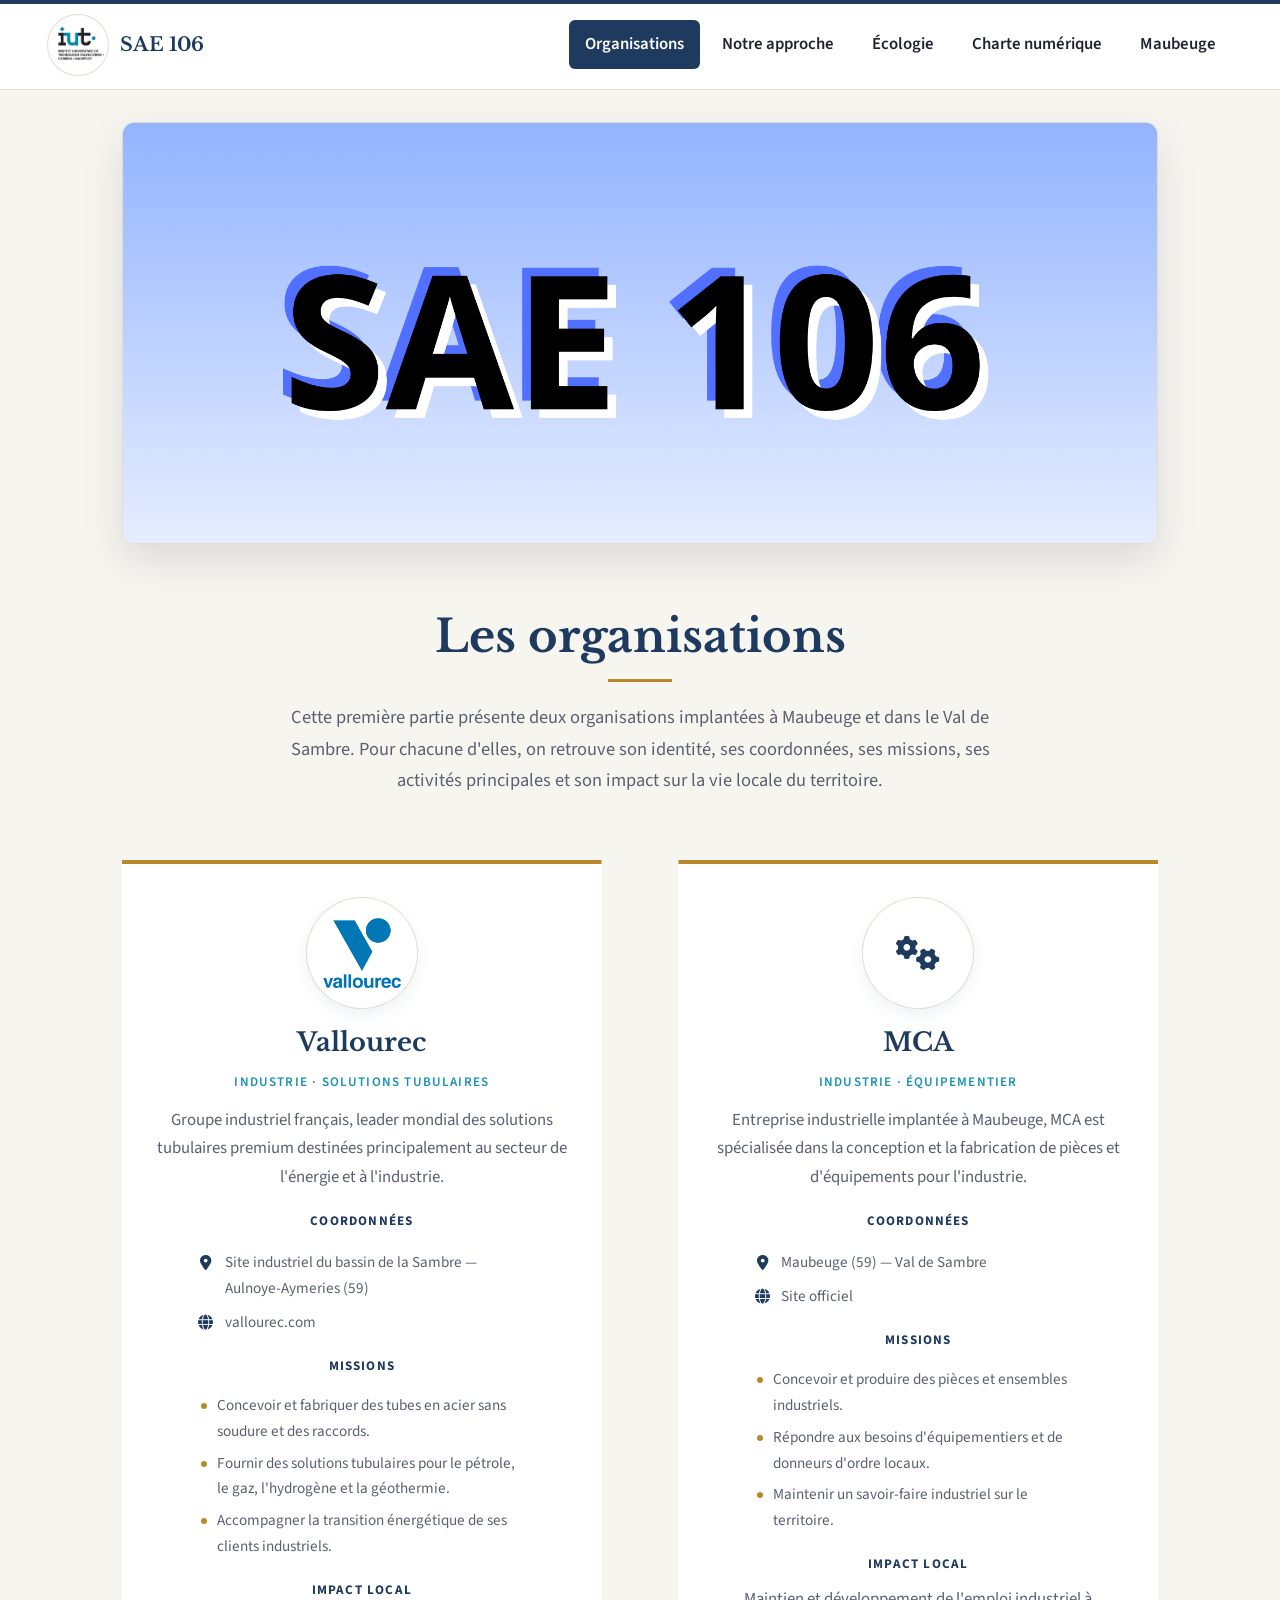
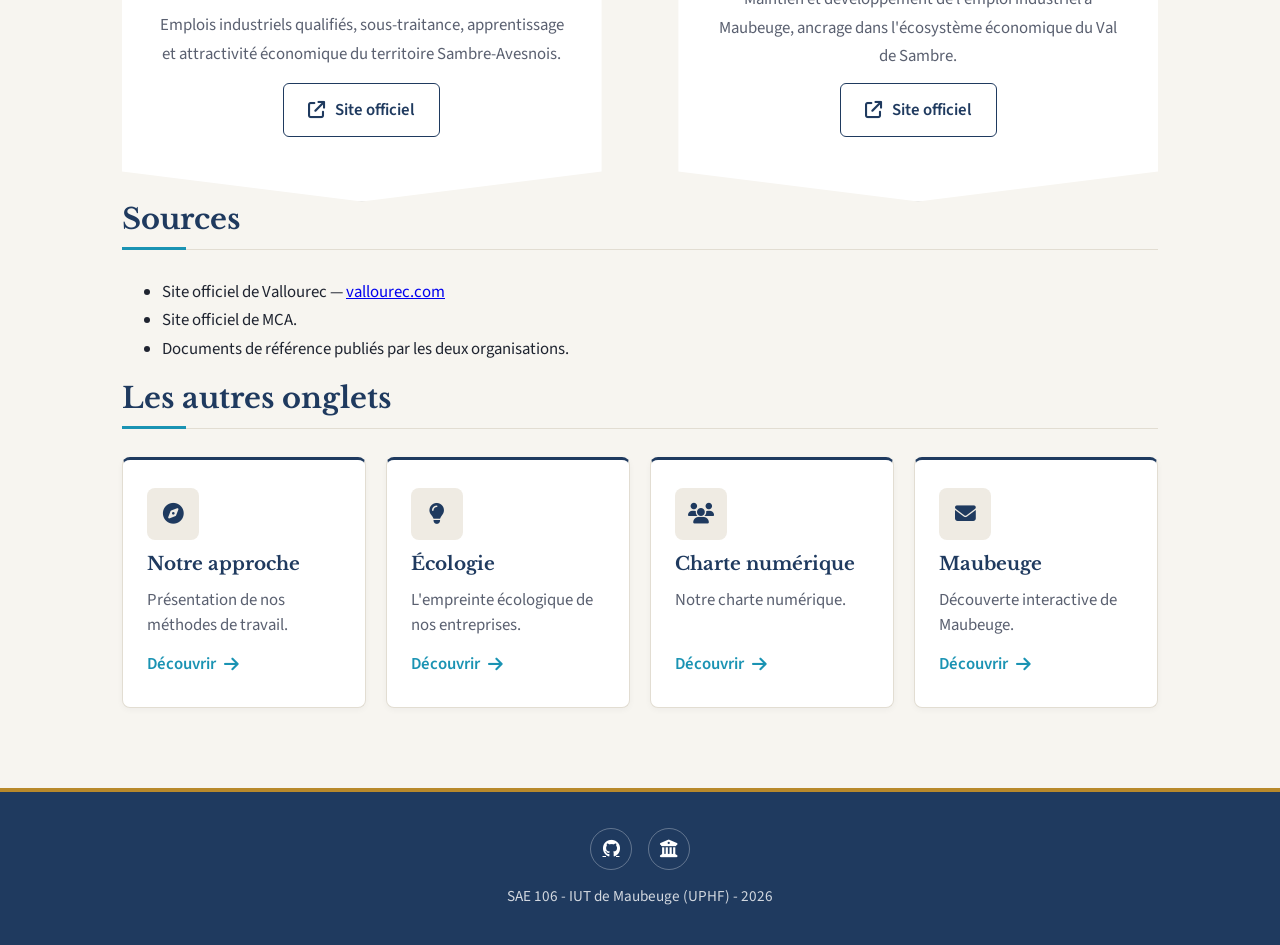
==== index.html @ 7561d884 "onglet 2" ====
<!DOCTYPE html>
<html lang="fr">

<head>
    <meta charset="UTF-8">
    <meta name="viewport" content="width=device-width, initial-scale=1.0">
    <meta name="description" content="Onglet 1 - Les organisations de Maubeuge et du Val de Sambre - SAE 106 IUT de Maubeuge (UPHF)">
    <link rel="icon" href="source/logo.png">
    <link rel="stylesheet" href="https://cdnjs.cloudflare.com/ajax/libs/font-awesome/6.5.1/css/all.min.css">
    <link href="css/style.css?v=4" rel="stylesheet">
    <link href="css/pages/index.css?v=3" rel="stylesheet">
    <title>Organisations - SAE 106 - IUT de Maubeuge</title>
    <script>document.documentElement.classList.add("js");</script>
    <script src="js/main.js?v=3" defer></script>
</head>

<body>
    <header>
        <a class="marque" href="index.html">
            <img class="logo" src="source/logo.png" alt="Logo de l'IUT de Maubeuge">
            <span>SAE 106</span>
        </a>
        <button class="burger" type="button" aria-label="Ouvrir le menu" aria-expanded="false" aria-controls="menu">
            <span></span>
            <span></span>
            <span></span>
        </button>
        <nav id="menu" aria-label="Menu principal">
            <ul>
                <li><a href="index.html" class="navi">Organisations</a></li>
                <li><a href="page/onglet1.html" class="navi">Notre approche</a></li>
                <li><a href="page/onglet2.html" class="navi">Écologie</a></li>
                <li><a href="page/onglet3.html" class="navi">Charte numérique</a></li>
                <li><a href="page/onglet4.html" class="navi">Maubeuge</a></li>
            </ul>
        </nav>
    </header>

    <main>
        <section class="hero">
            <img class="bandeau" src="source/saev2.png" alt="Bannière de la SAE 106">
        </section>

        <section class="intro apparition">
            <h1 class="titre-page">Les organisations</h1>
            <p class="onglet-intro">
                Cette première partie présente deux organisations implantées à Maubeuge et dans le Val de Sambre.
                Pour chacune d'elles, on retrouve son identité, ses coordonnées, ses missions, ses activités
                principales et son impact sur la vie locale du territoire.
            </p>
        </section>

        <section aria-label="Fiches des organisations">
            <div class="bandeaux-entreprises">

                <!-- ================= Vallourec ================= -->
                <article class="bandeau-entreprise apparition" style="--delai: 1">
                    <span class="bandeau-logo">
                        <i class="fa-solid fa-industry" aria-hidden="true"></i>
                        <img src="source/logo_Vallourec.png" alt="Logo de Vallourec" onerror="this.remove()">
                    </span>

                    <h2 class="bandeau-nom">Vallourec</h2>
                    <p class="bandeau-type">Industrie &middot; Solutions tubulaires</p>

                    <p class="bandeau-texte">
                        Groupe industriel français, leader mondial des solutions tubulaires premium destinées
                        principalement au secteur de l'énergie et à l'industrie.
                    </p>

                    <h3 class="bandeau-sous-titre">Coordonnées</h3>
                    <ul class="bandeau-infos">
                        <li>
                            <i class="fa-solid fa-location-dot" aria-hidden="true"></i>
                            <span>Site industriel du bassin de la Sambre &mdash; Aulnoye-Aymeries (59)</span>
                        </li>
                        <li>
                            <i class="fa-solid fa-globe" aria-hidden="true"></i>
                            <span><a href="https://www.vallourec.com" target="_blank" rel="noopener">vallourec.com</a></span>
                        </li>
                    </ul>

                    <h3 class="bandeau-sous-titre">Missions</h3>
                    <ul class="bandeau-liste">
                        <li>Concevoir et fabriquer des tubes en acier sans soudure et des raccords.</li>
                        <li>Fournir des solutions tubulaires pour le pétrole, le gaz, l'hydrogène et la géothermie.</li>
                        <li>Accompagner la transition énergétique de ses clients industriels.</li>
                    </ul>

                    <h3 class="bandeau-sous-titre">Impact local</h3>
                    <p class="bandeau-texte">
                        Emplois industriels qualifiés, sous-traitance, apprentissage et attractivité
                        économique du territoire Sambre-Avesnois.
                    </p>

                    <a class="bouton bouton-secondaire" href="https://www.vallourec.com" target="_blank" rel="noopener">
                        <i class="fa-solid fa-arrow-up-right-from-square" aria-hidden="true"></i>
                        Site officiel
                    </a>
                </article>

                <!-- ===================== MCA ===================== -->
                <article class="bandeau-entreprise apparition" style="--delai: 2">
                    <span class="bandeau-logo">
                        <i class="fa-solid fa-gears" aria-hidden="true"></i>
                        <img src="source/logo_MCA.png" alt="Logo de MCA" onerror="this.remove()">
                    </span>

                    <h2 class="bandeau-nom">MCA</h2>
                    <p class="bandeau-type">Industrie &middot; Équipementier</p>

                    <p class="bandeau-texte">
                        Entreprise industrielle implantée à Maubeuge, MCA est spécialisée dans la conception
                        et la fabrication de pièces et d'équipements pour l'industrie.
                    </p>

                    <h3 class="bandeau-sous-titre">Coordonnées</h3>
                    <ul class="bandeau-infos">
                        <li>
                            <i class="fa-solid fa-location-dot" aria-hidden="true"></i>
                            <span>Maubeuge (59) &mdash; Val de Sambre</span>
                        </li>
                        <li>
                            <i class="fa-solid fa-globe" aria-hidden="true"></i>
                            <span><a href="#" target="_blank" rel="noopener">Site officiel</a></span>
                        </li>
                    </ul>

                    <h3 class="bandeau-sous-titre">Missions</h3>
                    <ul class="bandeau-liste">
                        <li>Concevoir et produire des pièces et ensembles industriels.</li>
                        <li>Répondre aux besoins d'équipementiers et de donneurs d'ordre locaux.</li>
                        <li>Maintenir un savoir-faire industriel sur le territoire.</li>
                    </ul>

                    <h3 class="bandeau-sous-titre">Impact local</h3>
                    <p class="bandeau-texte">
                        Maintien et développement de l'emploi industriel à Maubeuge, ancrage dans
                        l'écosystème économique du Val de Sambre.
                    </p>

                    <a class="bouton bouton-secondaire" href="#" target="_blank" rel="noopener">
                        <i class="fa-solid fa-arrow-up-right-from-square" aria-hidden="true"></i>
                        Site officiel
                    </a>
                </article>

            </div>
        </section>

        <section class="sources apparition" aria-labelledby="titre-sources">
            <h2 id="titre-sources" class="section-titre">Sources</h2>
            <ul>
                <li>Site officiel de Vallourec &mdash; <a href="https://www.vallourec.com" target="_blank" rel="noopener">vallourec.com</a></li>
                <li>Site officiel de MCA.</li>
                <li>Documents de référence publiés par les deux organisations.</li>
            </ul>
        </section>

        <section aria-labelledby="titre-onglets">
            <h2 id="titre-onglets" class="section-titre apparition">Les autres onglets</h2>
            <div class="grille-cartes">
                <a class="carte apparition" style="--delai: 1" href="page/onglet1.html">
                    <span class="carte-icone"><i class="fa-solid fa-compass" aria-hidden="true"></i></span>
                    <h3>Notre approche</h3>
                    <p>Présentation de nos méthodes de travail.</p>
                    <span class="carte-lien">Découvrir <i class="fa-solid fa-arrow-right" aria-hidden="true"></i></span>
                </a>
                <a class="carte apparition" style="--delai: 2" href="page/onglet2.html">
                    <span class="carte-icone"><i class="fa-solid fa-lightbulb" aria-hidden="true"></i></span>
                    <h3>Écologie</h3>
                    <p>L'empreinte écologique de nos entreprises.</p>
                    <span class="carte-lien">Découvrir <i class="fa-solid fa-arrow-right" aria-hidden="true"></i></span>
                </a>
                <a class="carte apparition" style="--delai: 3" href="page/onglet3.html">
                    <span class="carte-icone"><i class="fa-solid fa-users" aria-hidden="true"></i></span>
                    <h3>Charte numérique</h3>
                    <p>Notre charte numérique.</p>
                    <span class="carte-lien">Découvrir <i class="fa-solid fa-arrow-right" aria-hidden="true"></i></span>
                </a>
                <a class="carte apparition" style="--delai: 4" href="page/onglet4.html">
                    <span class="carte-icone"><i class="fa-solid fa-envelope" aria-hidden="true"></i></span>
                    <h3>Maubeuge</h3>
                    <p>Découverte interactive de Maubeuge.</p>
                    <span class="carte-lien">Découvrir <i class="fa-solid fa-arrow-right" aria-hidden="true"></i></span>
                </a>
            </div>
        </section>
    </main>

    <footer>
        <div class="liens-footer">
            <a href="https://github.com/JulesLFL/sae106" aria-label="Dépôt GitHub du projet">
                <i class="fa-brands fa-github" aria-hidden="true"></i>
            </a>
            <a href="https://www.uphf.fr" aria-label="Site de l'UPHF">
                <i class="fa-solid fa-building-columns" aria-hidden="true"></i>
            </a>
        </div>
        <p>SAE 106 - IUT de Maubeuge (UPHF) - <span id="annee">2026</span></p>
    </footer>
</body>

</html>
---- css/style.css ----
@import url("https://fonts.googleapis.com/css2?family=Libre+Baskerville:ital,wght@0,400;0,700;1,400&family=Source+Sans+3:wght@400;600;700&display=swap");
@import url("components/animations.css?v=3");
@import url("components/header.css?v=3");
@import url("components/footer.css?v=3");
@import url("components/cartes.css?v=3");
@import url("components/fil-ariane.css?v=3");
@import url("components/entreprises.css?v=3");
:root{
    --header-height: 90px;

    --fond: #f7f5f0;
    --surface: #ffffff;
    --surface-2: #efebe3;
    --texte: #1f2430;
    --texte-doux: #5a6070;
    --bordure: #e2ddd2;

    --primaire: #1f3a5f;
    --primaire-fonce: #152a45;
    --accent: #1a93b3;
    --or: #b8892b;

    --police-titre: "Libre Baskerville", Georgia, "Times New Roman", serif;
    --police-texte: "Source Sans 3", "Segoe UI", Arial, sans-serif;
}

*,
*::before,
*::after{
    box-sizing: border-box;
}

html{
    scroll-behavior: smooth;
    scroll-padding-top: var(--header-height);
}

body{
    margin: 0;
    padding-top: var(--header-height);
    min-height: 100vh;
    display: flex;
    flex-direction: column;
    font-family: var(--police-texte);
    font-size: 1.05rem;
    line-height: 1.7;
    color: var(--texte);
    background-color: var(--fond);
}

main{
    flex: 1;
    width: 100%;
    max-width: 1100px;
    margin: 0 auto;
    padding: 32px clamp(16px, 4vw, 32px) 0;
}

h1,
h2,
h3{
    font-family: var(--police-titre);
    font-weight: 700;
    line-height: 1.3;
    color: var(--primaire);
}

.titre-page{
    position: relative;
    padding-bottom: 16px;
}

.titre-page::after{
    content: "";
    position: absolute;
    left: 50%;
    bottom: 0;
    width: 64px;
    height: 3px;
    background-color: var(--or);
    transform: translateX(-50%);
}

.section-titre{
    position: relative;
    margin: 0 0 28px;
    padding-bottom: 10px;
    font-size: clamp(1.4rem, 3vw, 1.8rem);
    border-bottom: 1px solid var(--bordure);
}

.section-titre::after{
    content: "";
    position: absolute;
    left: 0;
    bottom: -1px;
    width: 64px;
    height: 3px;
    background-color: var(--accent);
}

.bouton{
    display: inline-flex;
    align-items: center;
    gap: 10px;
    padding: 12px 24px;
    border: 1px solid var(--primaire);
    border-radius: 6px;
    font: inherit;
    font-weight: 600;
    text-decoration: none;
    color: var(--surface);
    background-color: var(--primaire);
    cursor: pointer;
    transition: transform 0.25s, box-shadow 0.25s, background-color 0.25s, color 0.25s;
}

.bouton:hover{
    transform: translateY(-2px);
    background-color: var(--primaire-fonce);
    box-shadow: 0 8px 20px rgba(31, 58, 95, 0.2);
}

.bouton-secondaire{
    color: var(--primaire);
    background-color: transparent;
}

.bouton-secondaire:hover{
    color: var(--surface);
    background-color: var(--primaire);
}

a:focus-visible,
button:focus-visible{
    outline: 2px solid var(--accent);
    outline-offset: 3px;
}

::selection{
    color: var(--surface);
    background-color: var(--primaire);
}

.banniere-pointe{
    background-color: #eee8e7;
    color: white;
    padding: 40px 15px 20px 15px;
    font-weight: bold;
    text-align: center;
    display: flex;
    clip-path: polygon(0 0,100% 0, 100% calc(100% - 20px),50% 100%,0 calc(100% - 20px));
    
    margin: 0 auto;

    width: 200px;
    height: 500px;
    align-items: center;
    justify-content: center;
    padding-bottom: 20px;
    box-sizing:border-box;
}

.cercle{
    display: flex;
    justify-content: center;
    align-items: center;
    width: 150px;
    height: 150px;
    padding: 20px;
    box-sizing: border-box;
    border-radius: 50%;
    background-color: white;
    box-shadow: 0 0 0 1px #ccc;
    transition: transform 0.4s;
    margin: 0 auto;
}

img.logo2{
    display: block;
    max-width: 100%;
    max-height: 100%;
    object-fit: contain;
}

@media (max-width: 768px){
    :root{
        --header-height: 72px;
    }
}
---- css/pages/index.css ----
.hero{
    overflow: hidden;
    border-radius: 12px;
    border: 1px solid var(--bordure);
    box-shadow: 0 16px 40px rgba(31, 36, 48, 0.12);
    animation: fondu-haut 0.8s ease both;
}

img.bandeau{
    display: block;
    width: 100%;
    height: clamp(200px, 40vw, 420px);
    object-fit: cover;
    transition: transform 6s ease;
}

.hero:hover img.bandeau{
    transform: scale(1.03);
}

.intro{
    max-width: 720px;
    margin: 64px auto;
    text-align: center;
}

.intro h1{
    margin: 0 0 20px;
    font-size: clamp(1.8rem, 4.5vw, 2.8rem);
}

.intro p{
    margin: 0 0 28px;
    font-size: 1.15rem;
    color: var(--texte-doux);
}

.actions{
    display: flex;
    flex-wrap: wrap;
    justify-content: center;
    gap: 12px;
}
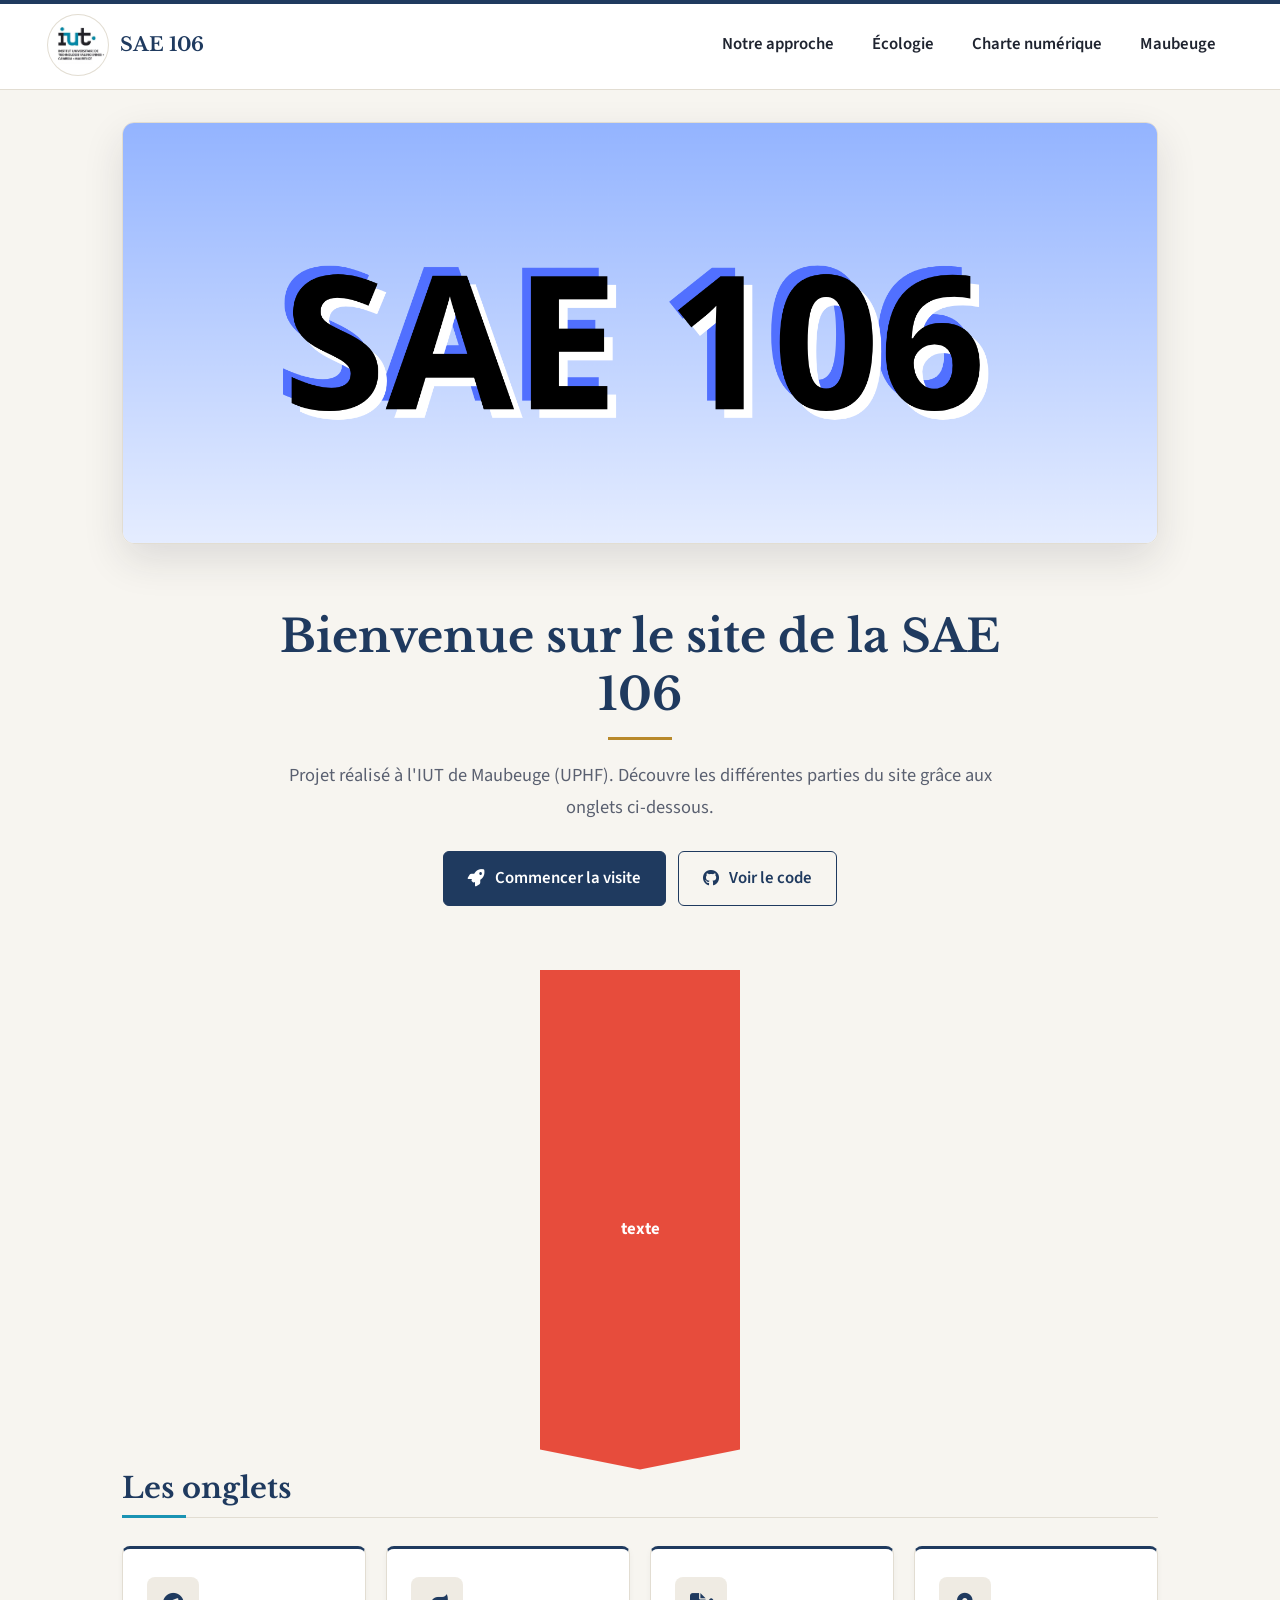
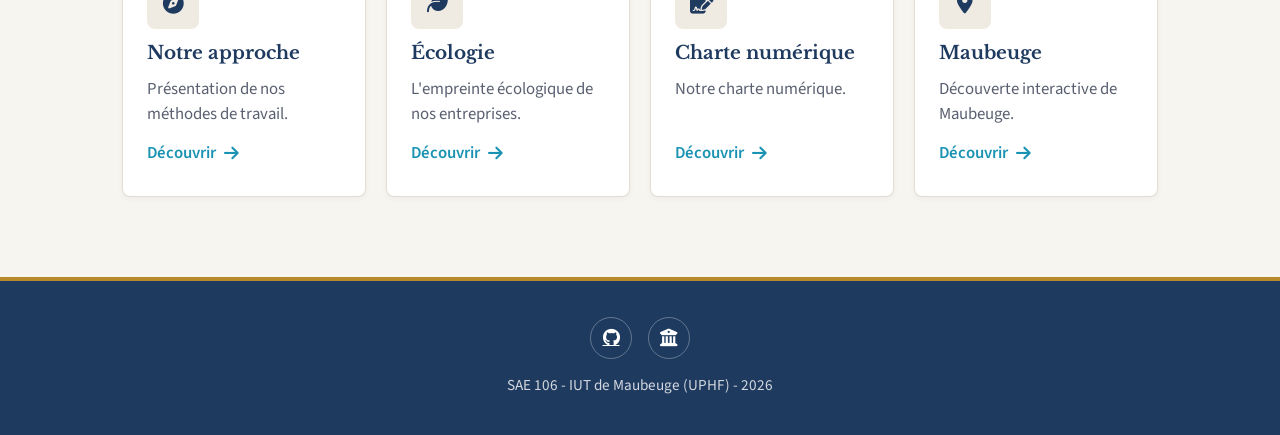
==== commit 9d20a557: "Update meta descriptions and version numbers; add charte.css for new content structure" ====
--- a/index.html
+++ b/index.html
@@ -4,14 +4,14 @@
 <head>
     <meta charset="UTF-8">
     <meta name="viewport" content="width=device-width, initial-scale=1.0">
-    <meta name="description" content="Onglet 1 - Les organisations de Maubeuge et du Val de Sambre - SAE 106 IUT de Maubeuge (UPHF)">
+    <meta name="description" content="Site de la SAE 106 de l'IUT de Maubeuge (UPHF)">
     <link rel="icon" href="source/logo.png">
     <link rel="stylesheet" href="https://cdnjs.cloudflare.com/ajax/libs/font-awesome/6.5.1/css/all.min.css">
     <link href="css/style.css?v=4" rel="stylesheet">
-    <link href="css/pages/index.css?v=3" rel="stylesheet">
-    <title>Organisations - SAE 106 - IUT de Maubeuge</title>
+    <link href="css/pages/index.css?v=4" rel="stylesheet">
+    <title>SAE 106 - IUT de Maubeuge</title>
     <script>document.documentElement.classList.add("js");</script>
-    <script src="js/main.js?v=3" defer></script>
+    <script src="js/main.js?v=4" defer></script>
 </head>
 
 <body>
@@ -27,7 +27,6 @@
         </button>
         <nav id="menu" aria-label="Menu principal">
             <ul>
-                <li><a href="index.html" class="navi">Organisations</a></li>
                 <li><a href="page/onglet1.html" class="navi">Notre approche</a></li>
                 <li><a href="page/onglet2.html" class="navi">Écologie</a></li>
                 <li><a href="page/onglet3.html" class="navi">Charte numérique</a></li>
@@ -42,123 +41,28 @@
         </section>
 
         <section class="intro apparition">
-            <h1 class="titre-page">Les organisations</h1>
-            <p class="onglet-intro">
-                Cette première partie présente deux organisations implantées à Maubeuge et dans le Val de Sambre.
-                Pour chacune d'elles, on retrouve son identité, ses coordonnées, ses missions, ses activités
-                principales et son impact sur la vie locale du territoire.
-            </p>
-        </section>
-
-        <section aria-label="Fiches des organisations">
-            <div class="bandeaux-entreprises">
-
-                <!-- ================= Vallourec ================= -->
-                <article class="bandeau-entreprise apparition" style="--delai: 1">
-                    <span class="bandeau-logo">
-                        <i class="fa-solid fa-industry" aria-hidden="true"></i>
-                        <img src="source/logo_Vallourec.png" alt="Logo de Vallourec" onerror="this.remove()">
-                    </span>
-
-                    <h2 class="bandeau-nom">Vallourec</h2>
-                    <p class="bandeau-type">Industrie &middot; Solutions tubulaires</p>
-
-                    <p class="bandeau-texte">
-                        Groupe industriel français, leader mondial des solutions tubulaires premium destinées
-                        principalement au secteur de l'énergie et à l'industrie.
-                    </p>
-
-                    <h3 class="bandeau-sous-titre">Coordonnées</h3>
-                    <ul class="bandeau-infos">
-                        <li>
-                            <i class="fa-solid fa-location-dot" aria-hidden="true"></i>
-                            <span>Site industriel du bassin de la Sambre &mdash; Aulnoye-Aymeries (59)</span>
-                        </li>
-                        <li>
-                            <i class="fa-solid fa-globe" aria-hidden="true"></i>
-                            <span><a href="https://www.vallourec.com" target="_blank" rel="noopener">vallourec.com</a></span>
-                        </li>
-                    </ul>
-
-                    <h3 class="bandeau-sous-titre">Missions</h3>
-                    <ul class="bandeau-liste">
-                        <li>Concevoir et fabriquer des tubes en acier sans soudure et des raccords.</li>
-                        <li>Fournir des solutions tubulaires pour le pétrole, le gaz, l'hydrogène et la géothermie.</li>
-                        <li>Accompagner la transition énergétique de ses clients industriels.</li>
-                    </ul>
-
-                    <h3 class="bandeau-sous-titre">Impact local</h3>
-                    <p class="bandeau-texte">
-                        Emplois industriels qualifiés, sous-traitance, apprentissage et attractivité
-                        économique du territoire Sambre-Avesnois.
-                    </p>
-
-                    <a class="bouton bouton-secondaire" href="https://www.vallourec.com" target="_blank" rel="noopener">
-                        <i class="fa-solid fa-arrow-up-right-from-square" aria-hidden="true"></i>
-                        Site officiel
-                    </a>
-                </article>
-
-                <!-- ===================== MCA ===================== -->
-                <article class="bandeau-entreprise apparition" style="--delai: 2">
-                    <span class="bandeau-logo">
-                        <i class="fa-solid fa-gears" aria-hidden="true"></i>
-                        <img src="source/logo_MCA.png" alt="Logo de MCA" onerror="this.remove()">
-                    </span>
-
-                    <h2 class="bandeau-nom">MCA</h2>
-                    <p class="bandeau-type">Industrie &middot; Équipementier</p>
-
-                    <p class="bandeau-texte">
-                        Entreprise industrielle implantée à Maubeuge, MCA est spécialisée dans la conception
-                        et la fabrication de pièces et d'équipements pour l'industrie.
-                    </p>
-
-                    <h3 class="bandeau-sous-titre">Coordonnées</h3>
-                    <ul class="bandeau-infos">
-                        <li>
-                            <i class="fa-solid fa-location-dot" aria-hidden="true"></i>
-                            <span>Maubeuge (59) &mdash; Val de Sambre</span>
-                        </li>
-                        <li>
-                            <i class="fa-solid fa-globe" aria-hidden="true"></i>
-                            <span><a href="#" target="_blank" rel="noopener">Site officiel</a></span>
-                        </li>
-                    </ul>
-
-                    <h3 class="bandeau-sous-titre">Missions</h3>
-                    <ul class="bandeau-liste">
-                        <li>Concevoir et produire des pièces et ensembles industriels.</li>
-                        <li>Répondre aux besoins d'équipementiers et de donneurs d'ordre locaux.</li>
-                        <li>Maintenir un savoir-faire industriel sur le territoire.</li>
-                    </ul>
-
-                    <h3 class="bandeau-sous-titre">Impact local</h3>
-                    <p class="bandeau-texte">
-                        Maintien et développement de l'emploi industriel à Maubeuge, ancrage dans
-                        l'écosystème économique du Val de Sambre.
-                    </p>
-
-                    <a class="bouton bouton-secondaire" href="#" target="_blank" rel="noopener">
-                        <i class="fa-solid fa-arrow-up-right-from-square" aria-hidden="true"></i>
-                        Site officiel
-                    </a>
-                </article>
-
+            <h1 class="titre-page">Bienvenue sur le site de la SAE 106</h1>
+            <p>Projet réalisé à l'IUT de Maubeuge (UPHF). Découvre les différentes parties du site grâce aux onglets ci-dessous.</p>
+            <div class="actions">
+                <a class="bouton" href="page/onglet1.html">
+                    <i class="fa-solid fa-rocket" aria-hidden="true"></i>
+                    Commencer la visite
+                </a>
+                <a class="bouton bouton-secondaire" href="https://github.com/JulesLFL/sae106">
+                    <i class="fa-brands fa-github" aria-hidden="true"></i>
+                    Voir le code
+                </a>
             </div>
         </section>
 
-        <section class="sources apparition" aria-labelledby="titre-sources">
-            <h2 id="titre-sources" class="section-titre">Sources</h2>
-            <ul>
-                <li>Site officiel de Vallourec &mdash; <a href="https://www.vallourec.com" target="_blank" rel="noopener">vallourec.com</a></li>
-                <li>Site officiel de MCA.</li>
-                <li>Documents de référence publiés par les deux organisations.</li>
-            </ul>
+        <section>
+            <div class="banniere-pointe">
+                <p>texte</p>
+            </div>
         </section>
 
         <section aria-labelledby="titre-onglets">
-            <h2 id="titre-onglets" class="section-titre apparition">Les autres onglets</h2>
+            <h2 id="titre-onglets" class="section-titre apparition">Les onglets</h2>
             <div class="grille-cartes">
                 <a class="carte apparition" style="--delai: 1" href="page/onglet1.html">
                     <span class="carte-icone"><i class="fa-solid fa-compass" aria-hidden="true"></i></span>
@@ -167,19 +71,19 @@
                     <span class="carte-lien">Découvrir <i class="fa-solid fa-arrow-right" aria-hidden="true"></i></span>
                 </a>
                 <a class="carte apparition" style="--delai: 2" href="page/onglet2.html">
-                    <span class="carte-icone"><i class="fa-solid fa-lightbulb" aria-hidden="true"></i></span>
+                    <span class="carte-icone"><i class="fa-solid fa-leaf" aria-hidden="true"></i></span>
                     <h3>Écologie</h3>
                     <p>L'empreinte écologique de nos entreprises.</p>
                     <span class="carte-lien">Découvrir <i class="fa-solid fa-arrow-right" aria-hidden="true"></i></span>
                 </a>
                 <a class="carte apparition" style="--delai: 3" href="page/onglet3.html">
-                    <span class="carte-icone"><i class="fa-solid fa-users" aria-hidden="true"></i></span>
+                    <span class="carte-icone"><i class="fa-solid fa-file-signature" aria-hidden="true"></i></span>
                     <h3>Charte numérique</h3>
                     <p>Notre charte numérique.</p>
                     <span class="carte-lien">Découvrir <i class="fa-solid fa-arrow-right" aria-hidden="true"></i></span>
                 </a>
                 <a class="carte apparition" style="--delai: 4" href="page/onglet4.html">
-                    <span class="carte-icone"><i class="fa-solid fa-envelope" aria-hidden="true"></i></span>
+                    <span class="carte-icone"><i class="fa-solid fa-location-dot" aria-hidden="true"></i></span>
                     <h3>Maubeuge</h3>
                     <p>Découverte interactive de Maubeuge.</p>
                     <span class="carte-lien">Découvrir <i class="fa-solid fa-arrow-right" aria-hidden="true"></i></span>
@@ -201,4 +105,4 @@
     </footer>
 </body>
 
-</html>+</html>
--- a/css/style.css
+++ b/css/style.css
@@ -1,10 +1,10 @@
 @import url("https://fonts.googleapis.com/css2?family=Libre+Baskerville:ital,wght@0,400;0,700;1,400&family=Source+Sans+3:wght@400;600;700&display=swap");
-@import url("components/animations.css?v=3");
-@import url("components/header.css?v=3");
-@import url("components/footer.css?v=3");
-@import url("components/cartes.css?v=3");
-@import url("components/fil-ariane.css?v=3");
-@import url("components/entreprises.css?v=3");
+@import url("components/animations.css?v=4");
+@import url("components/header.css?v=4");
+@import url("components/footer.css?v=4");
+@import url("components/cartes.css?v=4");
+@import url("components/fil-ariane.css?v=4");
+
 :root{
     --header-height: 90px;
 
@@ -142,47 +142,6 @@
     background-color: var(--primaire);
 }
 
-.banniere-pointe{
-    background-color: #eee8e7;
-    color: white;
-    padding: 40px 15px 20px 15px;
-    font-weight: bold;
-    text-align: center;
-    display: flex;
-    clip-path: polygon(0 0,100% 0, 100% calc(100% - 20px),50% 100%,0 calc(100% - 20px));
-    
-    margin: 0 auto;
-
-    width: 200px;
-    height: 500px;
-    align-items: center;
-    justify-content: center;
-    padding-bottom: 20px;
-    box-sizing:border-box;
-}
-
-.cercle{
-    display: flex;
-    justify-content: center;
-    align-items: center;
-    width: 150px;
-    height: 150px;
-    padding: 20px;
-    box-sizing: border-box;
-    border-radius: 50%;
-    background-color: white;
-    box-shadow: 0 0 0 1px #ccc;
-    transition: transform 0.4s;
-    margin: 0 auto;
-}
-
-img.logo2{
-    display: block;
-    max-width: 100%;
-    max-height: 100%;
-    object-fit: contain;
-}
-
 @media (max-width: 768px){
     :root{
         --header-height: 72px;
--- a/css/pages/index.css
+++ b/css/pages/index.css
@@ -41,3 +41,18 @@
     justify-content: center;
     gap: 12px;
 }
+
+.banniere-pointe{
+    display: flex;
+    align-items: center;
+    justify-content: center;
+    width: 200px;
+    height: 500px;
+    margin: 0 auto;
+    padding: 40px 15px 20px;
+    font-weight: 700;
+    text-align: center;
+    color: white;
+    background-color: #e74c3c;
+    clip-path: polygon(0 0, 100% 0, 100% calc(100% - 20px), 50% 100%, 0 calc(100% - 20px));
+}
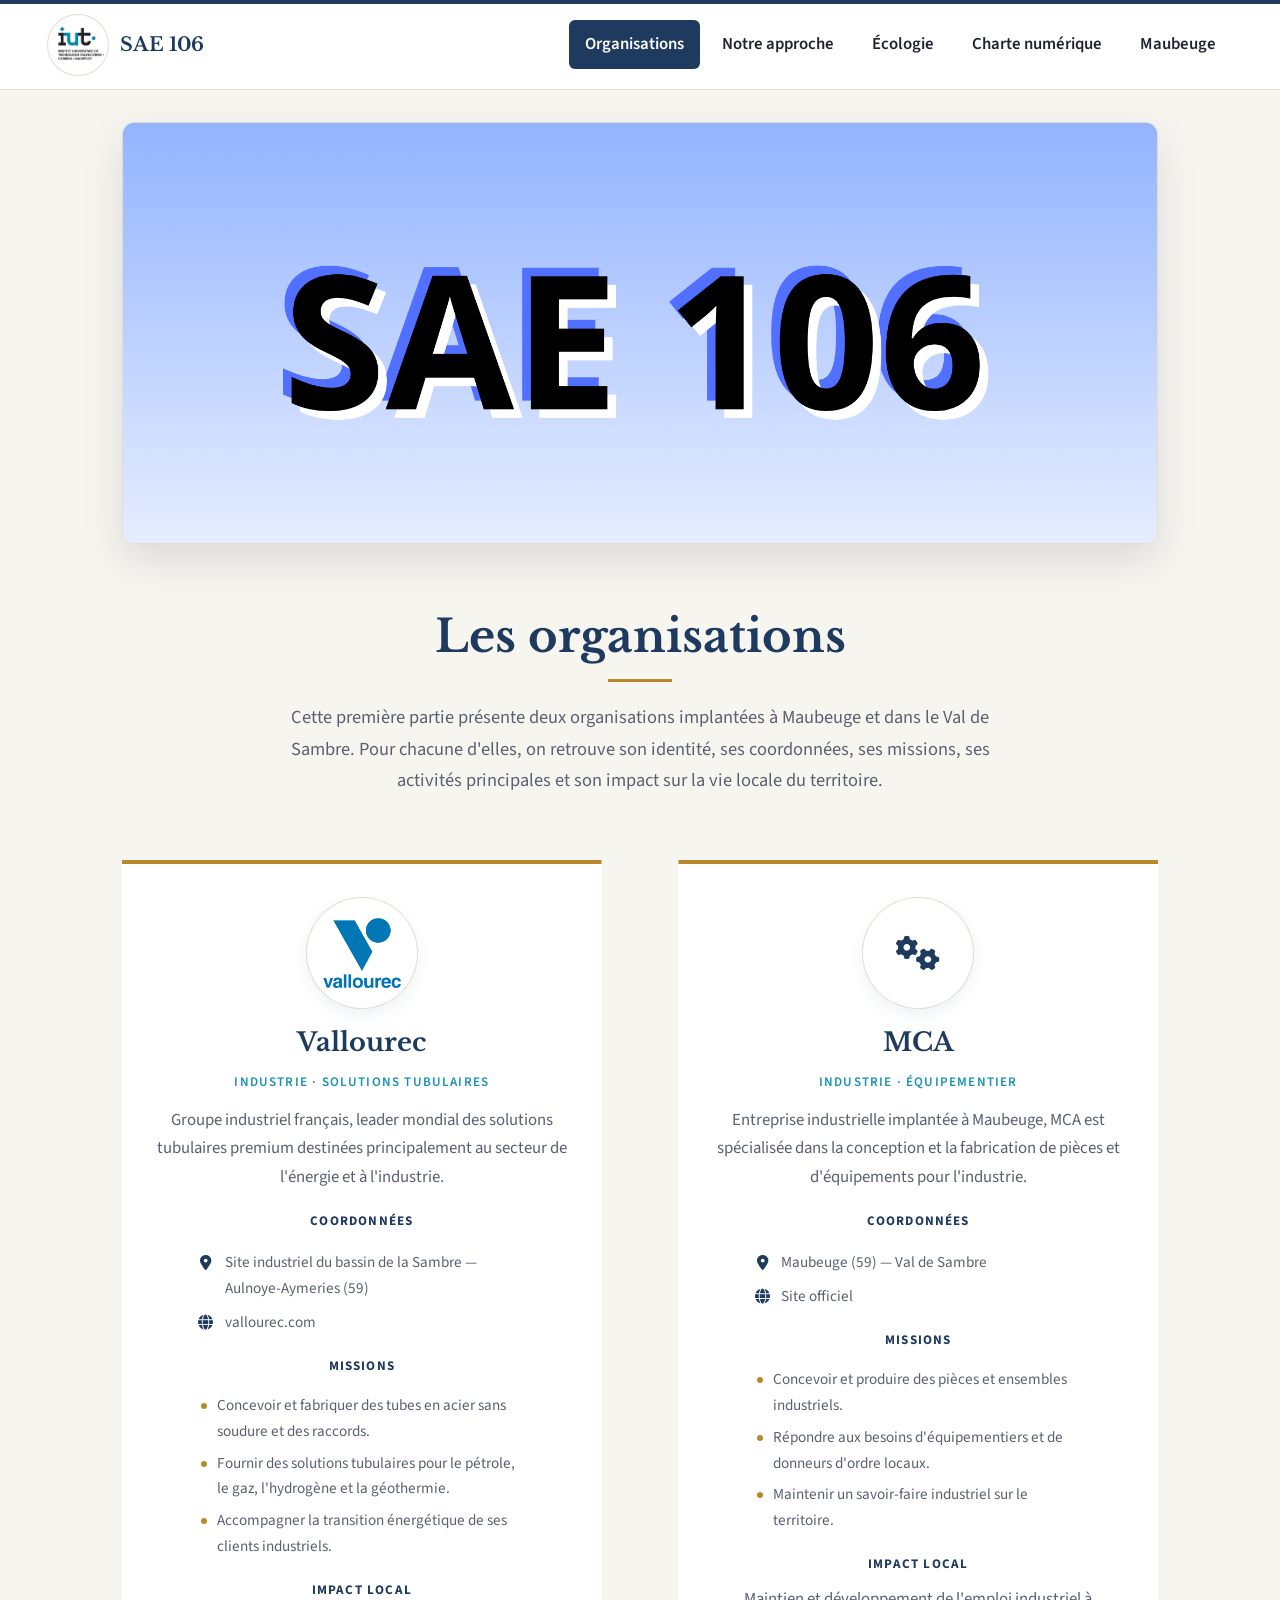
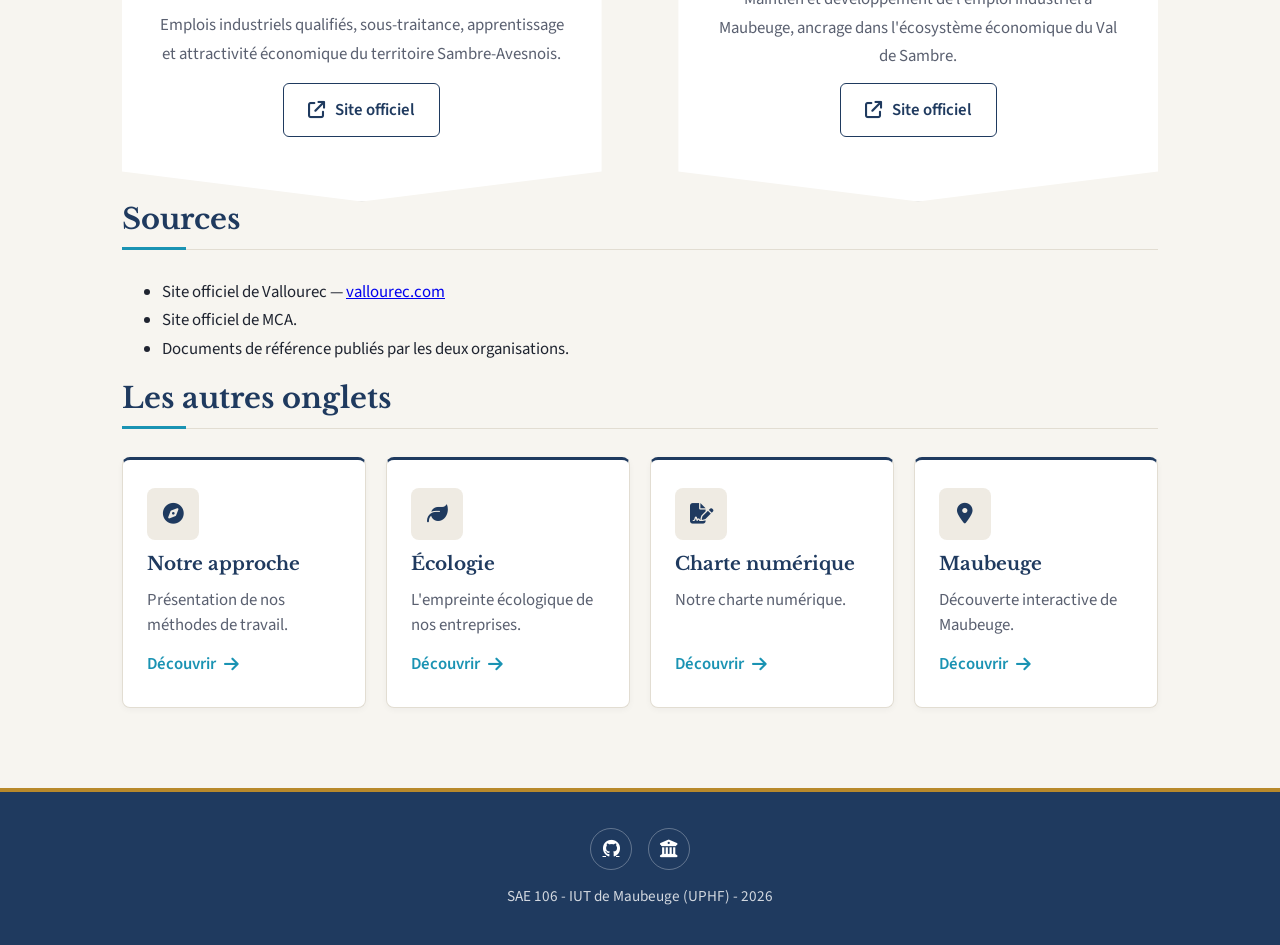
==== commit 4649c24c: "Merge branch 'main' of https://github.com/JulesLFL/sae106 Co-Authored-By: Claude Opus 5.5 <noreply@a" ====
--- a/index.html
+++ b/index.html
@@ -4,12 +4,12 @@
 <head>
     <meta charset="UTF-8">
     <meta name="viewport" content="width=device-width, initial-scale=1.0">
-    <meta name="description" content="Site de la SAE 106 de l'IUT de Maubeuge (UPHF)">
+    <meta name="description" content="Onglet 1 - Les organisations de Maubeuge et du Val de Sambre - SAE 106 IUT de Maubeuge (UPHF)">
     <link rel="icon" href="source/logo.png">
     <link rel="stylesheet" href="https://cdnjs.cloudflare.com/ajax/libs/font-awesome/6.5.1/css/all.min.css">
     <link href="css/style.css?v=4" rel="stylesheet">
     <link href="css/pages/index.css?v=4" rel="stylesheet">
-    <title>SAE 106 - IUT de Maubeuge</title>
+    <title>Organisations - SAE 106 - IUT de Maubeuge</title>
     <script>document.documentElement.classList.add("js");</script>
     <script src="js/main.js?v=4" defer></script>
 </head>
@@ -27,6 +27,7 @@
         </button>
         <nav id="menu" aria-label="Menu principal">
             <ul>
+                <li><a href="index.html" class="navi">Organisations</a></li>
                 <li><a href="page/onglet1.html" class="navi">Notre approche</a></li>
                 <li><a href="page/onglet2.html" class="navi">Écologie</a></li>
                 <li><a href="page/onglet3.html" class="navi">Charte numérique</a></li>
@@ -41,28 +42,123 @@
         </section>
 
         <section class="intro apparition">
-            <h1 class="titre-page">Bienvenue sur le site de la SAE 106</h1>
-            <p>Projet réalisé à l'IUT de Maubeuge (UPHF). Découvre les différentes parties du site grâce aux onglets ci-dessous.</p>
-            <div class="actions">
-                <a class="bouton" href="page/onglet1.html">
-                    <i class="fa-solid fa-rocket" aria-hidden="true"></i>
-                    Commencer la visite
-                </a>
-                <a class="bouton bouton-secondaire" href="https://github.com/JulesLFL/sae106">
-                    <i class="fa-brands fa-github" aria-hidden="true"></i>
-                    Voir le code
-                </a>
+            <h1 class="titre-page">Les organisations</h1>
+            <p class="onglet-intro">
+                Cette première partie présente deux organisations implantées à Maubeuge et dans le Val de Sambre.
+                Pour chacune d'elles, on retrouve son identité, ses coordonnées, ses missions, ses activités
+                principales et son impact sur la vie locale du territoire.
+            </p>
+        </section>
+
+        <section aria-label="Fiches des organisations">
+            <div class="bandeaux-entreprises">
+
+                <!-- ================= Vallourec ================= -->
+                <article class="bandeau-entreprise apparition" style="--delai: 1">
+                    <span class="bandeau-logo">
+                        <i class="fa-solid fa-industry" aria-hidden="true"></i>
+                        <img src="source/logo_Vallourec.png" alt="Logo de Vallourec" onerror="this.remove()">
+                    </span>
+
+                    <h2 class="bandeau-nom">Vallourec</h2>
+                    <p class="bandeau-type">Industrie &middot; Solutions tubulaires</p>
+
+                    <p class="bandeau-texte">
+                        Groupe industriel français, leader mondial des solutions tubulaires premium destinées
+                        principalement au secteur de l'énergie et à l'industrie.
+                    </p>
+
+                    <h3 class="bandeau-sous-titre">Coordonnées</h3>
+                    <ul class="bandeau-infos">
+                        <li>
+                            <i class="fa-solid fa-location-dot" aria-hidden="true"></i>
+                            <span>Site industriel du bassin de la Sambre &mdash; Aulnoye-Aymeries (59)</span>
+                        </li>
+                        <li>
+                            <i class="fa-solid fa-globe" aria-hidden="true"></i>
+                            <span><a href="https://www.vallourec.com" target="_blank" rel="noopener">vallourec.com</a></span>
+                        </li>
+                    </ul>
+
+                    <h3 class="bandeau-sous-titre">Missions</h3>
+                    <ul class="bandeau-liste">
+                        <li>Concevoir et fabriquer des tubes en acier sans soudure et des raccords.</li>
+                        <li>Fournir des solutions tubulaires pour le pétrole, le gaz, l'hydrogène et la géothermie.</li>
+                        <li>Accompagner la transition énergétique de ses clients industriels.</li>
+                    </ul>
+
+                    <h3 class="bandeau-sous-titre">Impact local</h3>
+                    <p class="bandeau-texte">
+                        Emplois industriels qualifiés, sous-traitance, apprentissage et attractivité
+                        économique du territoire Sambre-Avesnois.
+                    </p>
+
+                    <a class="bouton bouton-secondaire" href="https://www.vallourec.com" target="_blank" rel="noopener">
+                        <i class="fa-solid fa-arrow-up-right-from-square" aria-hidden="true"></i>
+                        Site officiel
+                    </a>
+                </article>
+
+                <!-- ===================== MCA ===================== -->
+                <article class="bandeau-entreprise apparition" style="--delai: 2">
+                    <span class="bandeau-logo">
+                        <i class="fa-solid fa-gears" aria-hidden="true"></i>
+                        <img src="source/logo_MCA.png" alt="Logo de MCA" onerror="this.remove()">
+                    </span>
+
+                    <h2 class="bandeau-nom">MCA</h2>
+                    <p class="bandeau-type">Industrie &middot; Équipementier</p>
+
+                    <p class="bandeau-texte">
+                        Entreprise industrielle implantée à Maubeuge, MCA est spécialisée dans la conception
+                        et la fabrication de pièces et d'équipements pour l'industrie.
+                    </p>
+
+                    <h3 class="bandeau-sous-titre">Coordonnées</h3>
+                    <ul class="bandeau-infos">
+                        <li>
+                            <i class="fa-solid fa-location-dot" aria-hidden="true"></i>
+                            <span>Maubeuge (59) &mdash; Val de Sambre</span>
+                        </li>
+                        <li>
+                            <i class="fa-solid fa-globe" aria-hidden="true"></i>
+                            <span><a href="#" target="_blank" rel="noopener">Site officiel</a></span>
+                        </li>
+                    </ul>
+
+                    <h3 class="bandeau-sous-titre">Missions</h3>
+                    <ul class="bandeau-liste">
+                        <li>Concevoir et produire des pièces et ensembles industriels.</li>
+                        <li>Répondre aux besoins d'équipementiers et de donneurs d'ordre locaux.</li>
+                        <li>Maintenir un savoir-faire industriel sur le territoire.</li>
+                    </ul>
+
+                    <h3 class="bandeau-sous-titre">Impact local</h3>
+                    <p class="bandeau-texte">
+                        Maintien et développement de l'emploi industriel à Maubeuge, ancrage dans
+                        l'écosystème économique du Val de Sambre.
+                    </p>
+
+                    <a class="bouton bouton-secondaire" href="#" target="_blank" rel="noopener">
+                        <i class="fa-solid fa-arrow-up-right-from-square" aria-hidden="true"></i>
+                        Site officiel
+                    </a>
+                </article>
+
             </div>
         </section>
 
-        <section>
-            <div class="banniere-pointe">
-                <p>texte</p>
-            </div>
+        <section class="sources apparition" aria-labelledby="titre-sources">
+            <h2 id="titre-sources" class="section-titre">Sources</h2>
+            <ul>
+                <li>Site officiel de Vallourec &mdash; <a href="https://www.vallourec.com" target="_blank" rel="noopener">vallourec.com</a></li>
+                <li>Site officiel de MCA.</li>
+                <li>Documents de référence publiés par les deux organisations.</li>
+            </ul>
         </section>
 
         <section aria-labelledby="titre-onglets">
-            <h2 id="titre-onglets" class="section-titre apparition">Les onglets</h2>
+            <h2 id="titre-onglets" class="section-titre apparition">Les autres onglets</h2>
             <div class="grille-cartes">
                 <a class="carte apparition" style="--delai: 1" href="page/onglet1.html">
                     <span class="carte-icone"><i class="fa-solid fa-compass" aria-hidden="true"></i></span>
@@ -105,4 +201,4 @@
     </footer>
 </body>
 
-</html>
+</html>
--- a/css/style.css
+++ b/css/style.css
@@ -4,6 +4,7 @@
 @import url("components/footer.css?v=4");
 @import url("components/cartes.css?v=4");
 @import url("components/fil-ariane.css?v=4");
+@import url("components/entreprises.css?v=4");
 
 :root{
     --header-height: 90px;
--- a/css/pages/index.css
+++ b/css/pages/index.css
@@ -53,6 +53,29 @@
     font-weight: 700;
     text-align: center;
     color: white;
-    background-color: #e74c3c;
+    background-color: #eee8e7;
+    box-sizing: border-box;
     clip-path: polygon(0 0, 100% 0, 100% calc(100% - 20px), 50% 100%, 0 calc(100% - 20px));
 }
+
+.cercle{
+    display: flex;
+    justify-content: center;
+    align-items: center;
+    width: 150px;
+    height: 150px;
+    padding: 20px;
+    box-sizing: border-box;
+    border-radius: 50%;
+    background-color: white;
+    box-shadow: 0 0 0 1px #ccc;
+    transition: transform 0.4s;
+    margin: 0 auto;
+}
+
+img.logo2{
+    display: block;
+    max-width: 100%;
+    max-height: 100%;
+    object-fit: contain;
+}
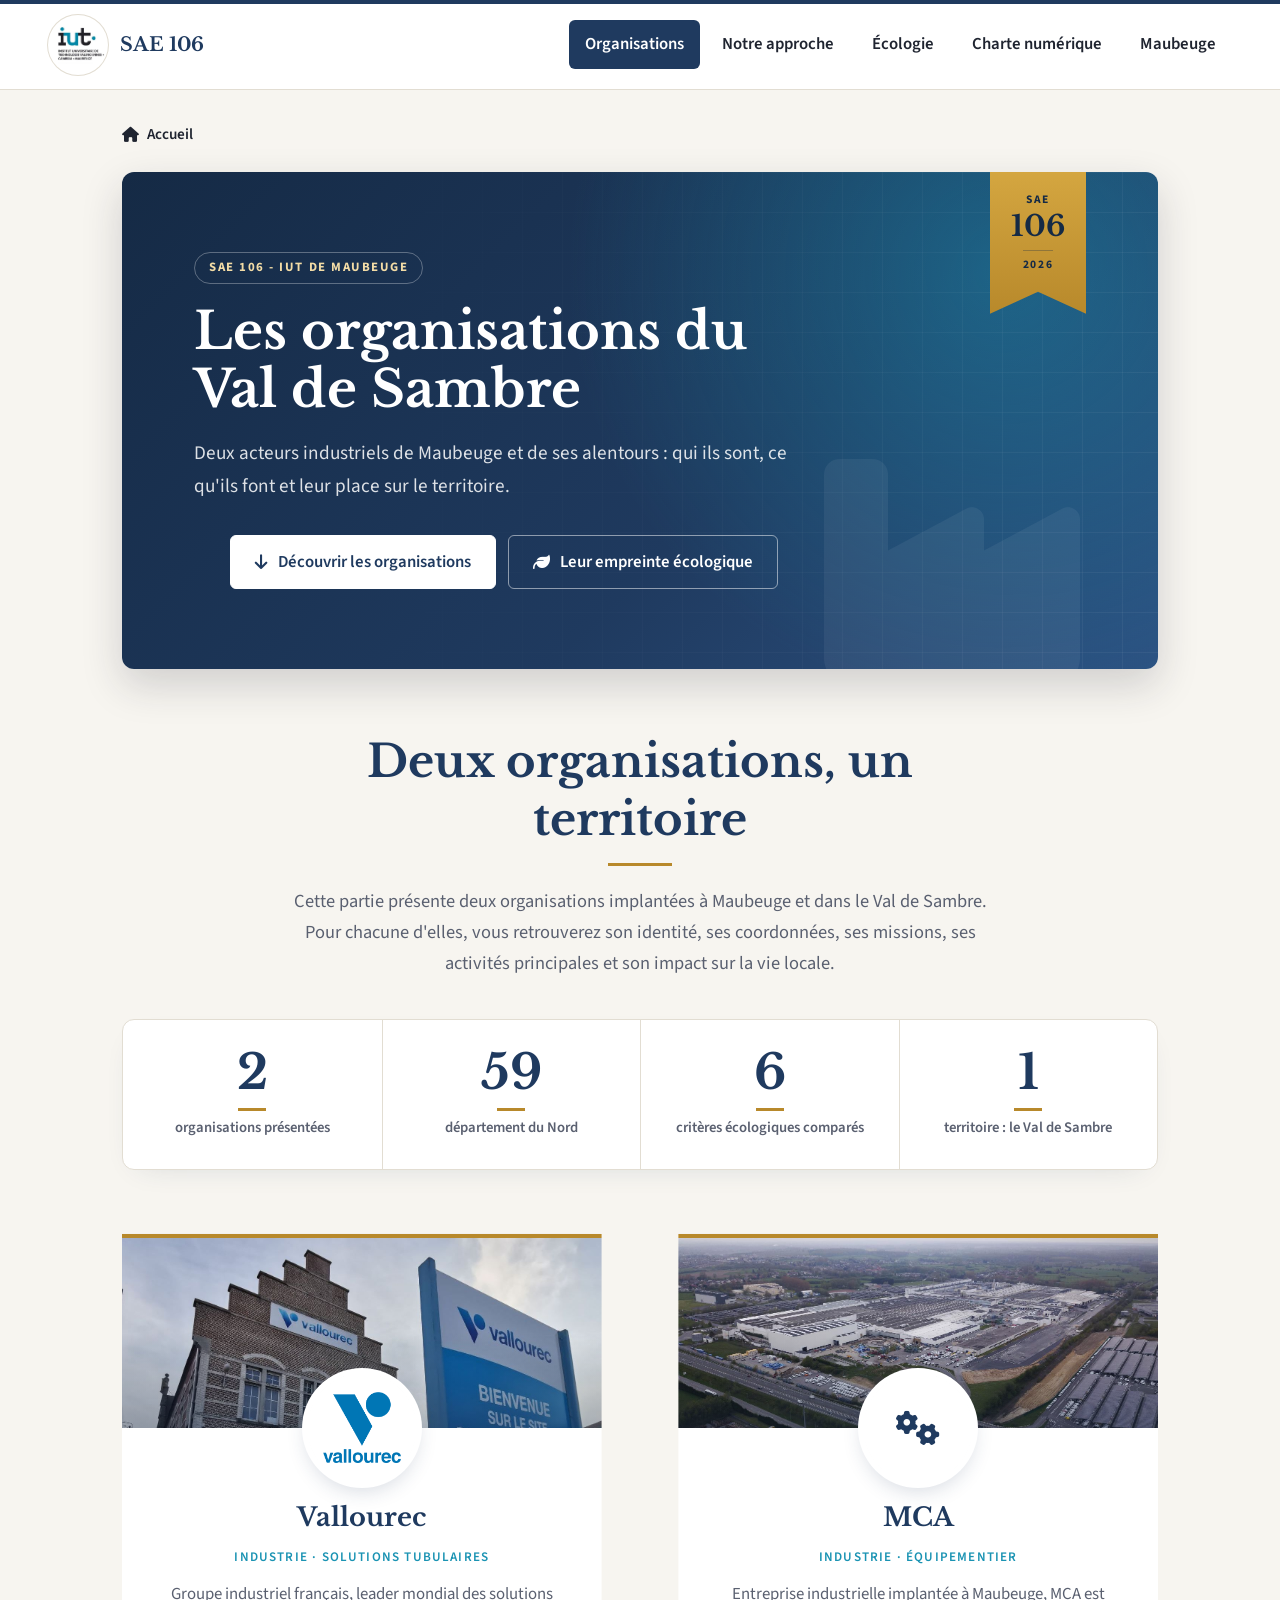
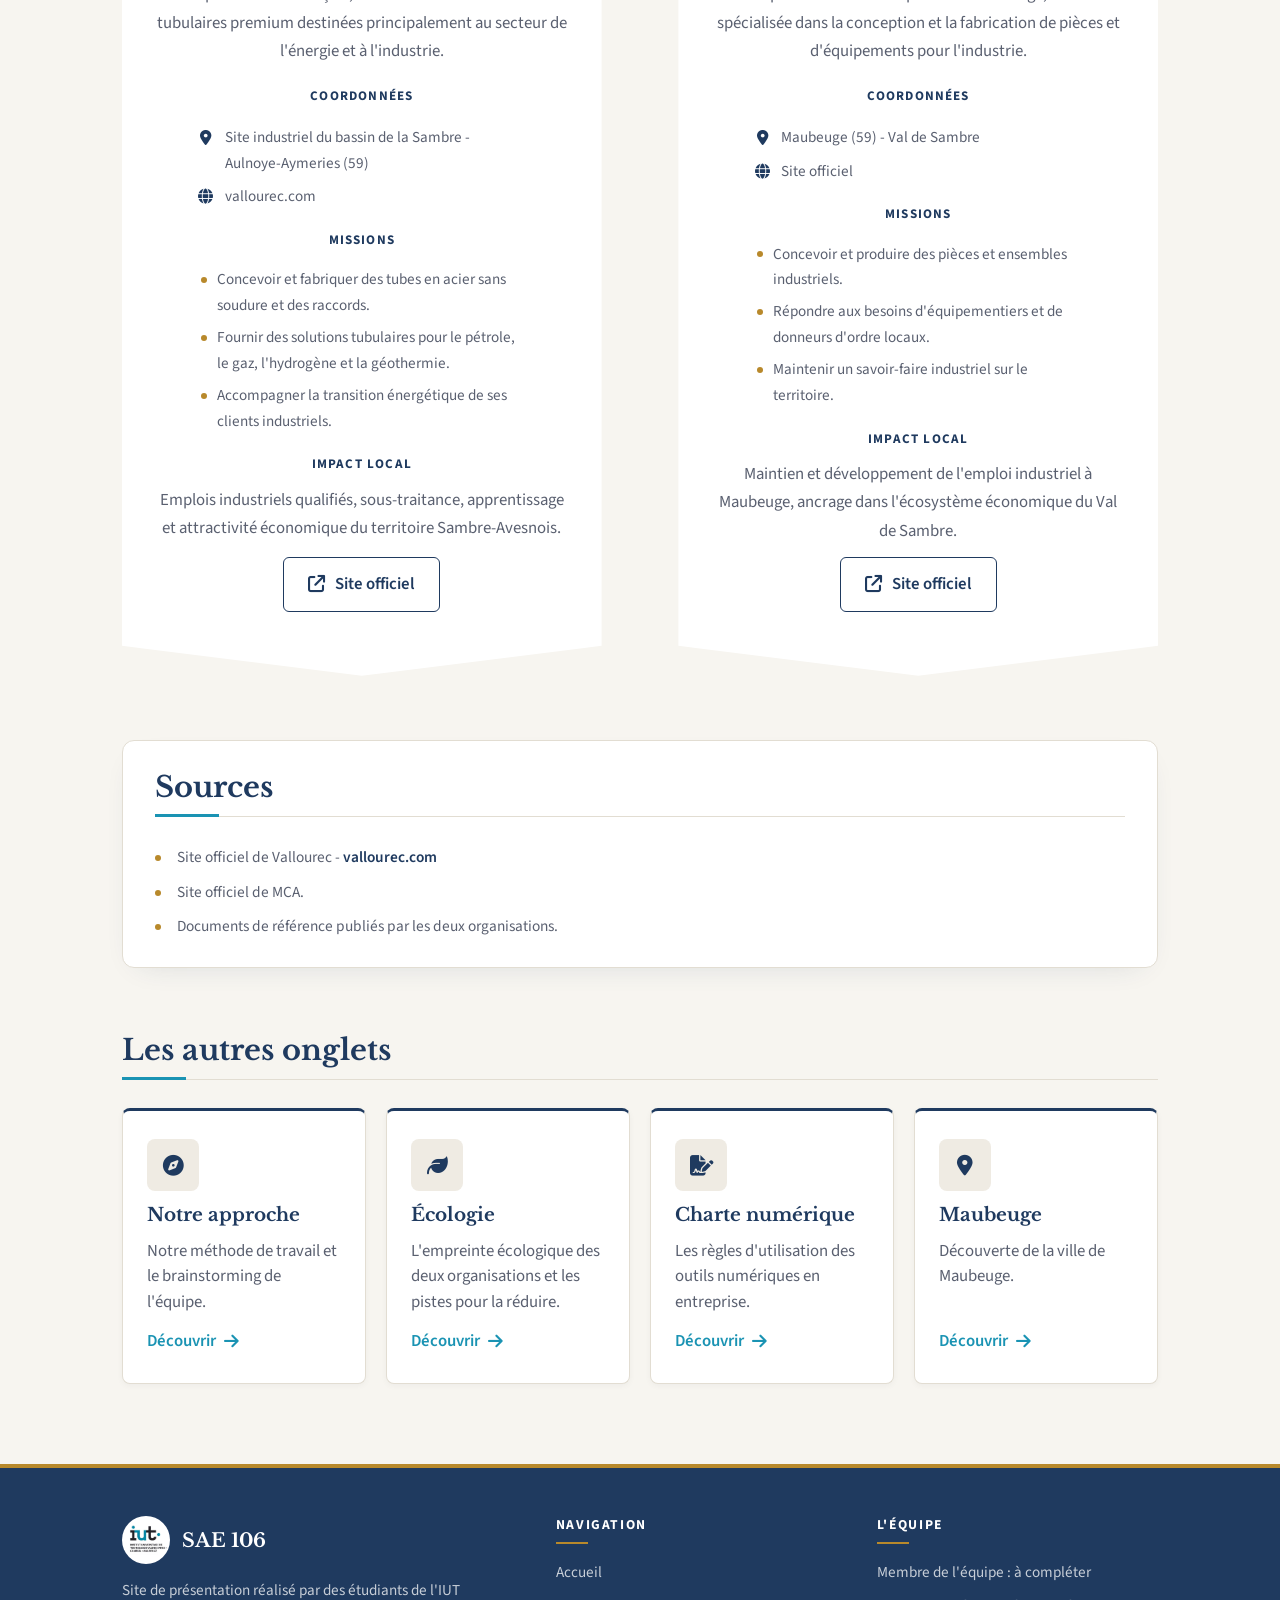
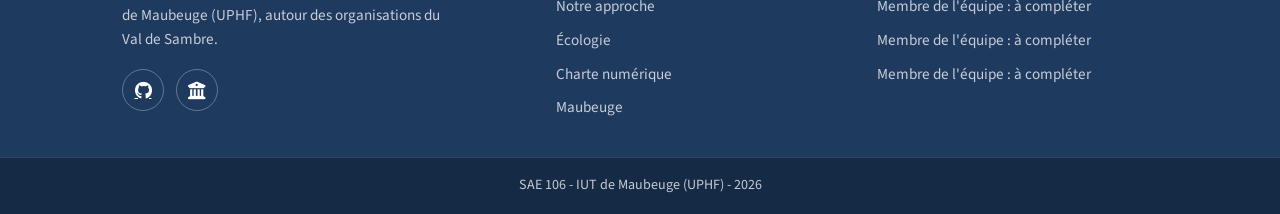
==== commit 701461ef: "Refondre la structure du code pour en améliorer la lisibilité et la maintenabilité." ====
--- a/index.html
+++ b/index.html
@@ -4,14 +4,14 @@
 <head>
     <meta charset="UTF-8">
     <meta name="viewport" content="width=device-width, initial-scale=1.0">
-    <meta name="description" content="Onglet 1 - Les organisations de Maubeuge et du Val de Sambre - SAE 106 IUT de Maubeuge (UPHF)">
+    <meta name="description" content="Accueil - Les organisations de Maubeuge et du Val de Sambre - Site de la SAE 106 de l'IUT de Maubeuge (UPHF)">
     <link rel="icon" href="source/logo.png">
     <link rel="stylesheet" href="https://cdnjs.cloudflare.com/ajax/libs/font-awesome/6.5.1/css/all.min.css">
-    <link href="css/style.css?v=4" rel="stylesheet">
-    <link href="css/pages/index.css?v=4" rel="stylesheet">
-    <title>Organisations - SAE 106 - IUT de Maubeuge</title>
+    <link href="css/style.css?v=5" rel="stylesheet">
+    <link href="css/pages/index.css?v=5" rel="stylesheet">
+    <title>Accueil - SAE 106 - IUT de Maubeuge</title>
     <script>document.documentElement.classList.add("js");</script>
-    <script src="js/main.js?v=4" defer></script>
+    <script src="js/main.js?v=5" defer></script>
 </head>
 
 <body>
@@ -37,24 +37,77 @@
     </header>
 
     <main>
+        <nav class="fil-ariane" aria-label="Fil d'Ariane">
+            <ol>
+                <li aria-current="page">
+                    <i class="fa-solid fa-house" aria-hidden="true"></i>
+                    Accueil
+                </li>
+            </ol>
+        </nav>
+
         <section class="hero">
-            <img class="bandeau" src="source/saev2.png" alt="Bannière de la SAE 106">
+            <div class="hero-contenu">
+                <p class="hero-surtitre">SAE 106 - IUT de Maubeuge</p>
+                <h1 class="hero-titre">Les organisations du Val de Sambre</h1>
+                <p class="hero-accroche">Deux acteurs industriels de Maubeuge et de ses alentours : qui ils sont, ce qu'ils font et leur place sur le territoire.</p>
+                <div class="actions hero-actions">
+                    <a class="bouton bouton-clair" href="#organisations">
+                        <i class="fa-solid fa-arrow-down" aria-hidden="true"></i>
+                        Découvrir les organisations
+                    </a>
+                    <a class="bouton bouton-contour" href="page/onglet2.html">
+                        <i class="fa-solid fa-leaf" aria-hidden="true"></i>
+                        Leur empreinte écologique
+                    </a>
+                </div>
+            </div>
+            <div class="banniere-pointe" aria-hidden="true">
+                <span class="banniere-pointe-haut">SAE</span>
+                <span class="banniere-pointe-num">106</span>
+                <span class="banniere-pointe-bas">2026</span>
+            </div>
+            <i class="fa-solid fa-industry hero-decor" aria-hidden="true"></i>
         </section>
 
         <section class="intro apparition">
-            <h1 class="titre-page">Les organisations</h1>
+            <h2 class="titre-page">Deux organisations, un territoire</h2>
             <p class="onglet-intro">
-                Cette première partie présente deux organisations implantées à Maubeuge et dans le Val de Sambre.
-                Pour chacune d'elles, on retrouve son identité, ses coordonnées, ses missions, ses activités
-                principales et son impact sur la vie locale du territoire.
+                Cette partie présente deux organisations implantées à Maubeuge et dans le Val de Sambre.
+                Pour chacune d'elles, vous retrouverez son identité, ses coordonnées, ses missions, ses activités
+                principales et son impact sur la vie locale.
             </p>
         </section>
 
-        <section aria-label="Fiches des organisations">
+        <section class="chiffres-cles" aria-label="Chiffres clés">
+            <div class="chiffre apparition" style="--delai: 1">
+                <span class="chiffre-valeur">2</span>
+                <span class="chiffre-label">organisations présentées</span>
+            </div>
+            <div class="chiffre apparition" style="--delai: 2">
+                <span class="chiffre-valeur">59</span>
+                <span class="chiffre-label">département du Nord</span>
+            </div>
+            <div class="chiffre apparition" style="--delai: 3">
+                <span class="chiffre-valeur">6</span>
+                <span class="chiffre-label">critères écologiques comparés</span>
+            </div>
+            <div class="chiffre apparition" style="--delai: 4">
+                <span class="chiffre-valeur">1</span>
+                <span class="chiffre-label">territoire : le Val de Sambre</span>
+            </div>
+        </section>
+
+        <section id="organisations" aria-label="Fiches des organisations">
             <div class="bandeaux-entreprises">
 
                 <!-- ================= Vallourec ================= -->
                 <article class="bandeau-entreprise apparition" style="--delai: 1">
+                    <div class="bandeau-photo">
+                        <i class="fa-solid fa-industry" aria-hidden="true"></i>
+                        <img src="source/photo_vallourec.jpg" alt="Site de Vallourec" onerror="this.remove()">
+                    </div>
+
                     <span class="bandeau-logo">
                         <i class="fa-solid fa-industry" aria-hidden="true"></i>
                         <img src="source/logo_Vallourec.png" alt="Logo de Vallourec" onerror="this.remove()">
@@ -72,7 +125,7 @@
                     <ul class="bandeau-infos">
                         <li>
                             <i class="fa-solid fa-location-dot" aria-hidden="true"></i>
-                            <span>Site industriel du bassin de la Sambre &mdash; Aulnoye-Aymeries (59)</span>
+                            <span>Site industriel du bassin de la Sambre - Aulnoye-Aymeries (59)</span>
                         </li>
                         <li>
                             <i class="fa-solid fa-globe" aria-hidden="true"></i>
@@ -101,6 +154,11 @@
 
                 <!-- ===================== MCA ===================== -->
                 <article class="bandeau-entreprise apparition" style="--delai: 2">
+                    <div class="bandeau-photo">
+                        <i class="fa-solid fa-gears" aria-hidden="true"></i>
+                        <img src="source/photo_mca.jpg" alt="Site de MCA" onerror="this.remove()">
+                    </div>
+
                     <span class="bandeau-logo">
                         <i class="fa-solid fa-gears" aria-hidden="true"></i>
                         <img src="source/logo_MCA.png" alt="Logo de MCA" onerror="this.remove()">
@@ -118,7 +176,7 @@
                     <ul class="bandeau-infos">
                         <li>
                             <i class="fa-solid fa-location-dot" aria-hidden="true"></i>
-                            <span>Maubeuge (59) &mdash; Val de Sambre</span>
+                            <span>Maubeuge (59) - Val de Sambre</span>
                         </li>
                         <li>
                             <i class="fa-solid fa-globe" aria-hidden="true"></i>
@@ -151,7 +209,7 @@
         <section class="sources apparition" aria-labelledby="titre-sources">
             <h2 id="titre-sources" class="section-titre">Sources</h2>
             <ul>
-                <li>Site officiel de Vallourec &mdash; <a href="https://www.vallourec.com" target="_blank" rel="noopener">vallourec.com</a></li>
+                <li>Site officiel de Vallourec - <a href="https://www.vallourec.com" target="_blank" rel="noopener">vallourec.com</a></li>
                 <li>Site officiel de MCA.</li>
                 <li>Documents de référence publiés par les deux organisations.</li>
             </ul>
@@ -163,25 +221,25 @@
                 <a class="carte apparition" style="--delai: 1" href="page/onglet1.html">
                     <span class="carte-icone"><i class="fa-solid fa-compass" aria-hidden="true"></i></span>
                     <h3>Notre approche</h3>
-                    <p>Présentation de nos méthodes de travail.</p>
+                    <p>Notre méthode de travail et le brainstorming de l'équipe.</p>
                     <span class="carte-lien">Découvrir <i class="fa-solid fa-arrow-right" aria-hidden="true"></i></span>
                 </a>
                 <a class="carte apparition" style="--delai: 2" href="page/onglet2.html">
                     <span class="carte-icone"><i class="fa-solid fa-leaf" aria-hidden="true"></i></span>
                     <h3>Écologie</h3>
-                    <p>L'empreinte écologique de nos entreprises.</p>
+                    <p>L'empreinte écologique des deux organisations et les pistes pour la réduire.</p>
                     <span class="carte-lien">Découvrir <i class="fa-solid fa-arrow-right" aria-hidden="true"></i></span>
                 </a>
                 <a class="carte apparition" style="--delai: 3" href="page/onglet3.html">
                     <span class="carte-icone"><i class="fa-solid fa-file-signature" aria-hidden="true"></i></span>
                     <h3>Charte numérique</h3>
-                    <p>Notre charte numérique.</p>
+                    <p>Les règles d'utilisation des outils numériques en entreprise.</p>
                     <span class="carte-lien">Découvrir <i class="fa-solid fa-arrow-right" aria-hidden="true"></i></span>
                 </a>
                 <a class="carte apparition" style="--delai: 4" href="page/onglet4.html">
                     <span class="carte-icone"><i class="fa-solid fa-location-dot" aria-hidden="true"></i></span>
                     <h3>Maubeuge</h3>
-                    <p>Découverte interactive de Maubeuge.</p>
+                    <p>Découverte de la ville de Maubeuge.</p>
                     <span class="carte-lien">Découvrir <i class="fa-solid fa-arrow-right" aria-hidden="true"></i></span>
                 </a>
             </div>
@@ -189,15 +247,48 @@
     </main>
 
     <footer>
-        <div class="liens-footer">
-            <a href="https://github.com/JulesLFL/sae106" aria-label="Dépôt GitHub du projet">
-                <i class="fa-brands fa-github" aria-hidden="true"></i>
-            </a>
-            <a href="https://www.uphf.fr" aria-label="Site de l'UPHF">
-                <i class="fa-solid fa-building-columns" aria-hidden="true"></i>
-            </a>
+        <div class="footer-grille">
+            <div class="footer-colonne footer-marque">
+                <a class="footer-logo" href="index.html">
+                    <img src="source/logo.png" alt="" width="48" height="48">
+                    <span>SAE 106</span>
+                </a>
+                <p>Site de présentation réalisé par des étudiants de l'IUT de Maubeuge (UPHF), autour des organisations du Val de Sambre.</p>
+                <div class="liens-footer">
+                    <a href="https://github.com/JulesLFL/sae106" aria-label="Dépôt GitHub du projet">
+                        <i class="fa-brands fa-github" aria-hidden="true"></i>
+                    </a>
+                    <a href="https://www.uphf.fr" aria-label="Site de l'UPHF">
+                        <i class="fa-solid fa-building-columns" aria-hidden="true"></i>
+                    </a>
+                </div>
+            </div>
+
+            <nav class="footer-colonne" aria-label="Plan du site">
+                <h2 class="footer-titre">Navigation</h2>
+                <ul>
+                    <li><a href="index.html">Accueil</a></li>
+                    <li><a href="page/onglet1.html">Notre approche</a></li>
+                    <li><a href="page/onglet2.html">Écologie</a></li>
+                    <li><a href="page/onglet3.html">Charte numérique</a></li>
+                    <li><a href="page/onglet4.html">Maubeuge</a></li>
+                </ul>
+            </nav>
+
+            <div class="footer-colonne">
+                <h2 class="footer-titre">L'équipe</h2>
+                <ul>
+                    <li>Membre de l'équipe : à compléter</li>
+                    <li>Membre de l'équipe : à compléter</li>
+                    <li>Membre de l'équipe : à compléter</li>
+                    <li>Membre de l'équipe : à compléter</li>
+                </ul>
+            </div>
         </div>
-        <p>SAE 106 - IUT de Maubeuge (UPHF) - <span id="annee">2026</span></p>
+
+        <div class="footer-bas">
+            <p>SAE 106 - IUT de Maubeuge (UPHF) - <span id="annee">2026</span></p>
+        </div>
     </footer>
 </body>
 
--- a/css/style.css
+++ b/css/style.css
@@ -1,10 +1,11 @@
 @import url("https://fonts.googleapis.com/css2?family=Libre+Baskerville:ital,wght@0,400;0,700;1,400&family=Source+Sans+3:wght@400;600;700&display=swap");
-@import url("components/animations.css?v=4");
-@import url("components/header.css?v=4");
-@import url("components/footer.css?v=4");
-@import url("components/cartes.css?v=4");
-@import url("components/fil-ariane.css?v=4");
-@import url("components/entreprises.css?v=4");
+@import url("components/animations.css?v=5");
+@import url("components/header.css?v=5");
+@import url("components/footer.css?v=5");
+@import url("components/cartes.css?v=5");
+@import url("components/fil-ariane.css?v=5");
+@import url("components/entreprises.css?v=5");
+@import url("components/sources.css?v=5");
 
 :root{
     --header-height: 90px;
@@ -20,6 +21,7 @@
     --primaire-fonce: #152a45;
     --accent: #1a93b3;
     --or: #b8892b;
+    --or-clair: #f3dca6;
 
     --police-titre: "Libre Baskerville", Georgia, "Times New Roman", serif;
     --police-texte: "Source Sans 3", "Segoe UI", Arial, sans-serif;
--- a/css/pages/index.css
+++ b/css/pages/index.css
@@ -1,30 +1,203 @@
 .hero{
+    position: relative;
     overflow: hidden;
+    display: flex;
+    align-items: center;
+    min-height: clamp(360px, 48vw, 480px);
+    padding: clamp(40px, 7vw, 80px) clamp(24px, 6vw, 72px);
     border-radius: 12px;
+    color: white;
+    background:
+        radial-gradient(circle at 85% 20%, rgba(26, 147, 179, 0.45), transparent 45%),
+        linear-gradient(135deg, var(--primaire-fonce) 0%, var(--primaire) 60%, #2c5282 100%);
+    box-shadow: 0 16px 40px rgba(31, 36, 48, 0.18);
+    animation: fondu-haut 0.8s ease both;
+}
+
+.hero::before{
+    content: "";
+    position: absolute;
+    inset: 0;
+    background-image:
+        linear-gradient(rgba(255, 255, 255, 0.05) 1px, transparent 1px),
+        linear-gradient(90deg, rgba(255, 255, 255, 0.05) 1px, transparent 1px);
+    background-size: 40px 40px;
+    -webkit-mask-image: linear-gradient(to right, transparent 20%, black);
+    mask-image: linear-gradient(to right, transparent 20%, black);
+    pointer-events: none;
+}
+
+.hero-contenu{
+    position: relative;
+    z-index: 1;
+    max-width: 620px;
+}
+
+.hero-surtitre{
+    display: inline-block;
+    margin: 0 0 18px;
+    padding: 4px 14px;
+    border: 1px solid rgba(255, 255, 255, 0.3);
+    border-radius: 999px;
+    font-size: 0.8rem;
+    font-weight: 700;
+    letter-spacing: 0.12em;
+    text-transform: uppercase;
+    color: var(--or-clair);
+}
+
+.hero-titre{
+    margin: 0 0 18px;
+    font-size: clamp(2rem, 5vw, 3.2rem);
+    line-height: 1.15;
+    color: white;
+}
+
+.hero-accroche{
+    margin: 0 0 32px;
+    font-size: clamp(1.05rem, 2vw, 1.2rem);
+    color: rgba(255, 255, 255, 0.85);
+}
+
+.hero-actions{
+    justify-content: flex-start;
+}
+
+.bouton-clair{
+    color: var(--primaire);
+    background-color: white;
+    border-color: white;
+}
+
+.bouton-clair:hover{
+    color: var(--primaire);
+    background-color: var(--or-clair);
+    border-color: var(--or-clair);
+}
+
+.bouton-contour{
+    color: white;
+    background-color: transparent;
+    border-color: rgba(255, 255, 255, 0.5);
+}
+
+.bouton-contour:hover{
+    color: var(--primaire);
+    background-color: white;
+    border-color: white;
+}
+
+.hero-decor{
+    position: absolute;
+    right: 6%;
+    bottom: -30px;
+    font-size: clamp(9rem, 22vw, 16rem);
+    color: rgba(255, 255, 255, 0.06);
+    pointer-events: none;
+}
+
+.banniere-pointe{
+    position: absolute;
+    top: 0;
+    right: clamp(24px, 6vw, 72px);
+    z-index: 1;
+    display: flex;
+    flex-direction: column;
+    align-items: center;
+    width: 96px;
+    padding: 22px 8px 42px;
+    font-family: var(--police-titre);
+    line-height: 1.1;
+    text-align: center;
+    color: var(--primaire-fonce);
+    background: linear-gradient(180deg, #d4a640, var(--or));
+    clip-path: polygon(0 0, 100% 0, 100% 100%, 50% calc(100% - 22px), 0 100%);
+    filter: drop-shadow(0 8px 16px rgba(0, 0, 0, 0.25));
+    transform-origin: top center;
+    animation: balancer 5s ease-in-out infinite;
+}
+
+.banniere-pointe-haut,
+.banniere-pointe-bas{
+    font-family: var(--police-texte);
+    font-size: 0.72rem;
+    font-weight: 700;
+    letter-spacing: 0.15em;
+}
+
+.banniere-pointe-num{
+    margin: 4px 0 8px;
+    font-size: 1.8rem;
+    font-weight: 700;
+}
+
+.banniere-pointe-bas{
+    padding-top: 8px;
+    border-top: 1px solid rgba(21, 42, 69, 0.3);
+}
+
+@keyframes balancer{
+    0%, 100%{
+        transform: rotate(-1.5deg);
+    }
+    50%{
+        transform: rotate(1.5deg);
+    }
+}
+
+.chiffres-cles{
+    display: grid;
+    grid-template-columns: repeat(4, 1fr);
+    margin: 0 0 64px;
+    background-color: var(--surface);
     border: 1px solid var(--bordure);
-    box-shadow: 0 16px 40px rgba(31, 36, 48, 0.12);
-    animation: fondu-haut 0.8s ease both;
-}
-
-img.bandeau{
+    border-radius: 12px;
+    box-shadow: 0 10px 30px -18px rgba(31, 58, 95, 0.2);
+}
+
+.chiffre{
+    display: flex;
+    flex-direction: column;
+    align-items: center;
+    gap: 4px;
+    padding: 28px 16px;
+    text-align: center;
+}
+
+.chiffre + .chiffre{
+    border-left: 1px solid var(--bordure);
+}
+
+.chiffre-valeur{
+    font-family: var(--police-titre);
+    font-size: clamp(2.2rem, 5vw, 3rem);
+    font-weight: 700;
+    line-height: 1;
+    color: var(--primaire);
+}
+
+.chiffre-valeur::after{
+    content: "";
     display: block;
-    width: 100%;
-    height: clamp(200px, 40vw, 420px);
-    object-fit: cover;
-    transition: transform 6s ease;
-}
-
-.hero:hover img.bandeau{
-    transform: scale(1.03);
+    width: 28px;
+    height: 3px;
+    margin: 12px auto 0;
+    background-color: var(--or);
+}
+
+.chiffre-label{
+    font-size: 0.92rem;
+    font-weight: 600;
+    color: var(--texte-doux);
 }
 
 .intro{
     max-width: 720px;
-    margin: 64px auto;
+    margin: 64px auto 40px;
     text-align: center;
 }
 
-.intro h1{
+.intro h2{
     margin: 0 0 20px;
     font-size: clamp(1.8rem, 4.5vw, 2.8rem);
 }
@@ -40,22 +213,6 @@
     flex-wrap: wrap;
     justify-content: center;
     gap: 12px;
-}
-
-.banniere-pointe{
-    display: flex;
-    align-items: center;
-    justify-content: center;
-    width: 200px;
-    height: 500px;
-    margin: 0 auto;
-    padding: 40px 15px 20px;
-    font-weight: 700;
-    text-align: center;
-    color: white;
-    background-color: #eee8e7;
-    box-sizing: border-box;
-    clip-path: polygon(0 0, 100% 0, 100% calc(100% - 20px), 50% 100%, 0 calc(100% - 20px));
 }
 
 .cercle{
@@ -79,3 +236,41 @@
     max-height: 100%;
     object-fit: contain;
 }
+
+@media (max-width: 768px){
+    .chiffres-cles{
+        grid-template-columns: repeat(2, 1fr);
+    }
+
+    .chiffre:nth-child(3){
+        border-left: none;
+    }
+
+    .chiffre:nth-child(n + 3){
+        border-top: 1px solid var(--bordure);
+    }
+}
+
+@media (max-width: 600px){
+    .hero{
+        padding-top: 120px;
+    }
+
+    .banniere-pointe{
+        width: 76px;
+        padding: 14px 6px 34px;
+    }
+
+    .banniere-pointe-num{
+        font-size: 1.4rem;
+    }
+
+    .hero-actions .bouton{
+        justify-content: center;
+        width: 100%;
+    }
+}
+
+.sources + section{
+    margin-top: 64px;
+}
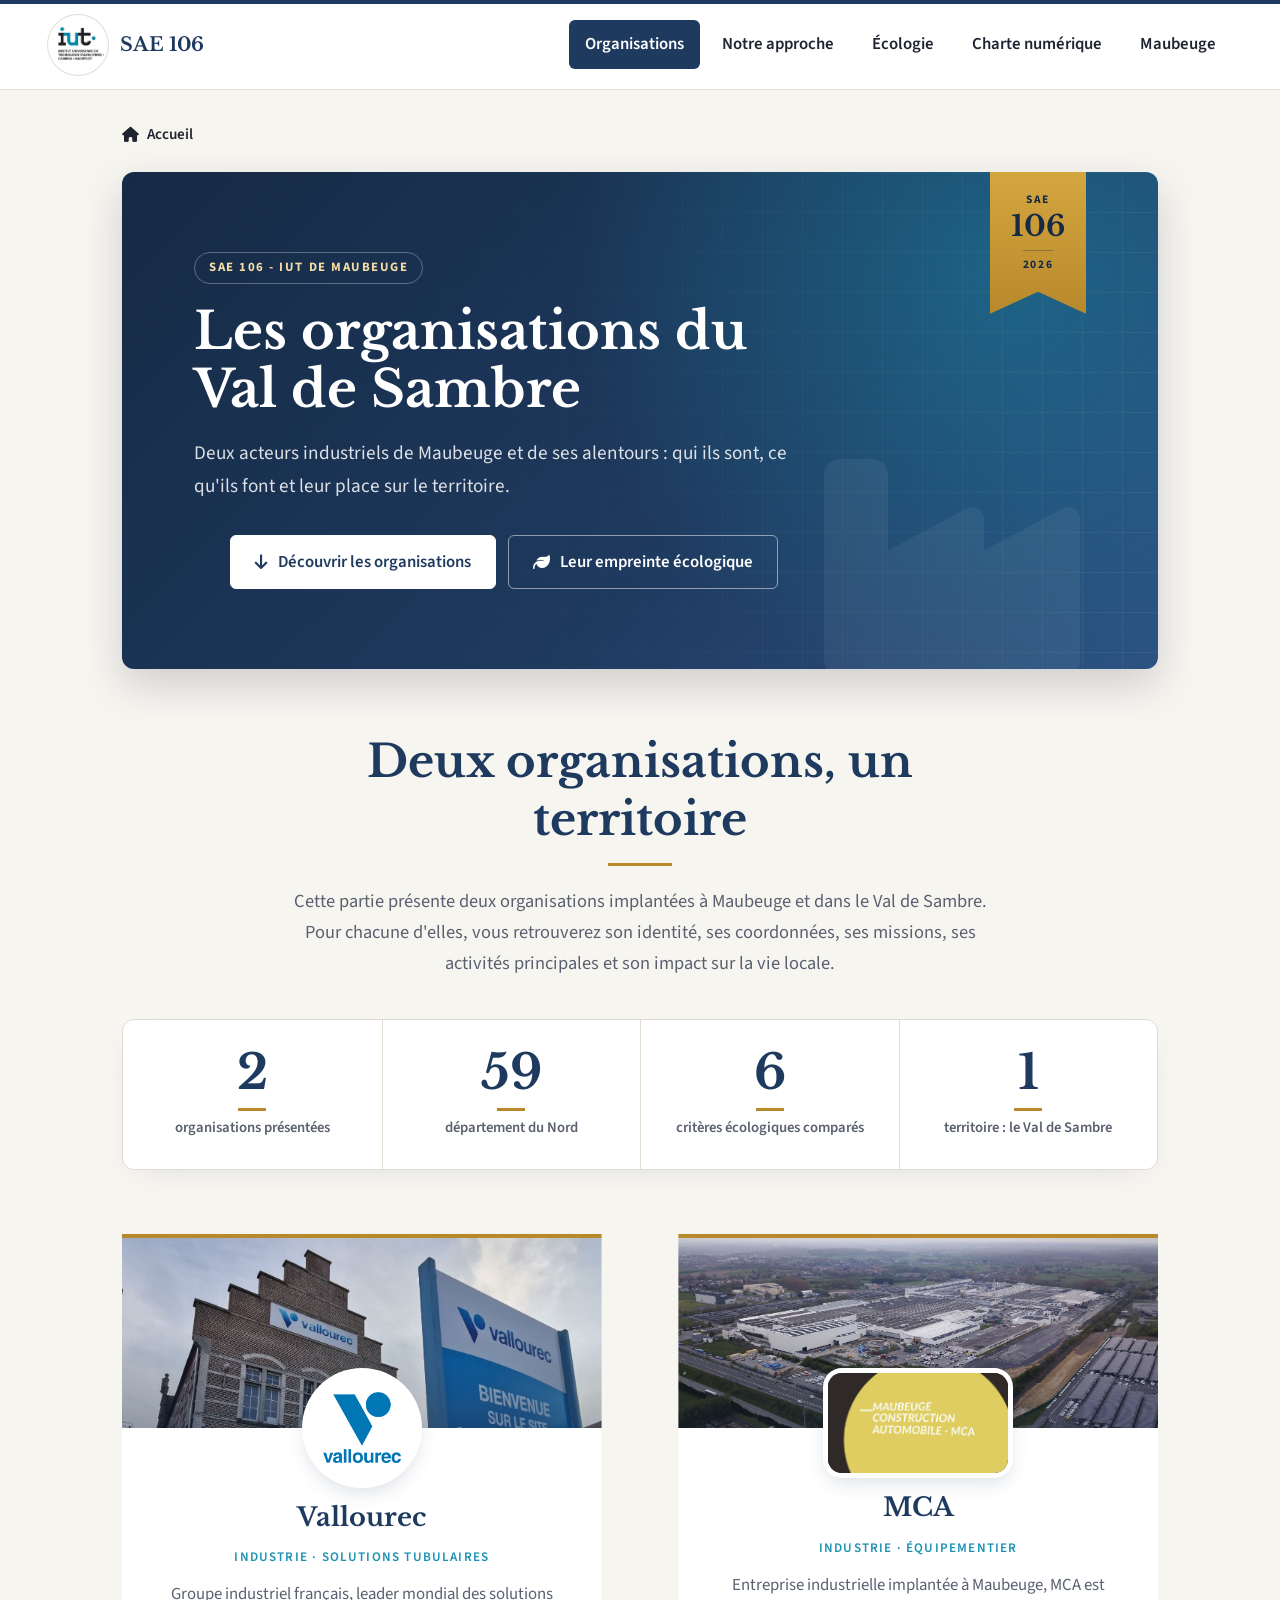
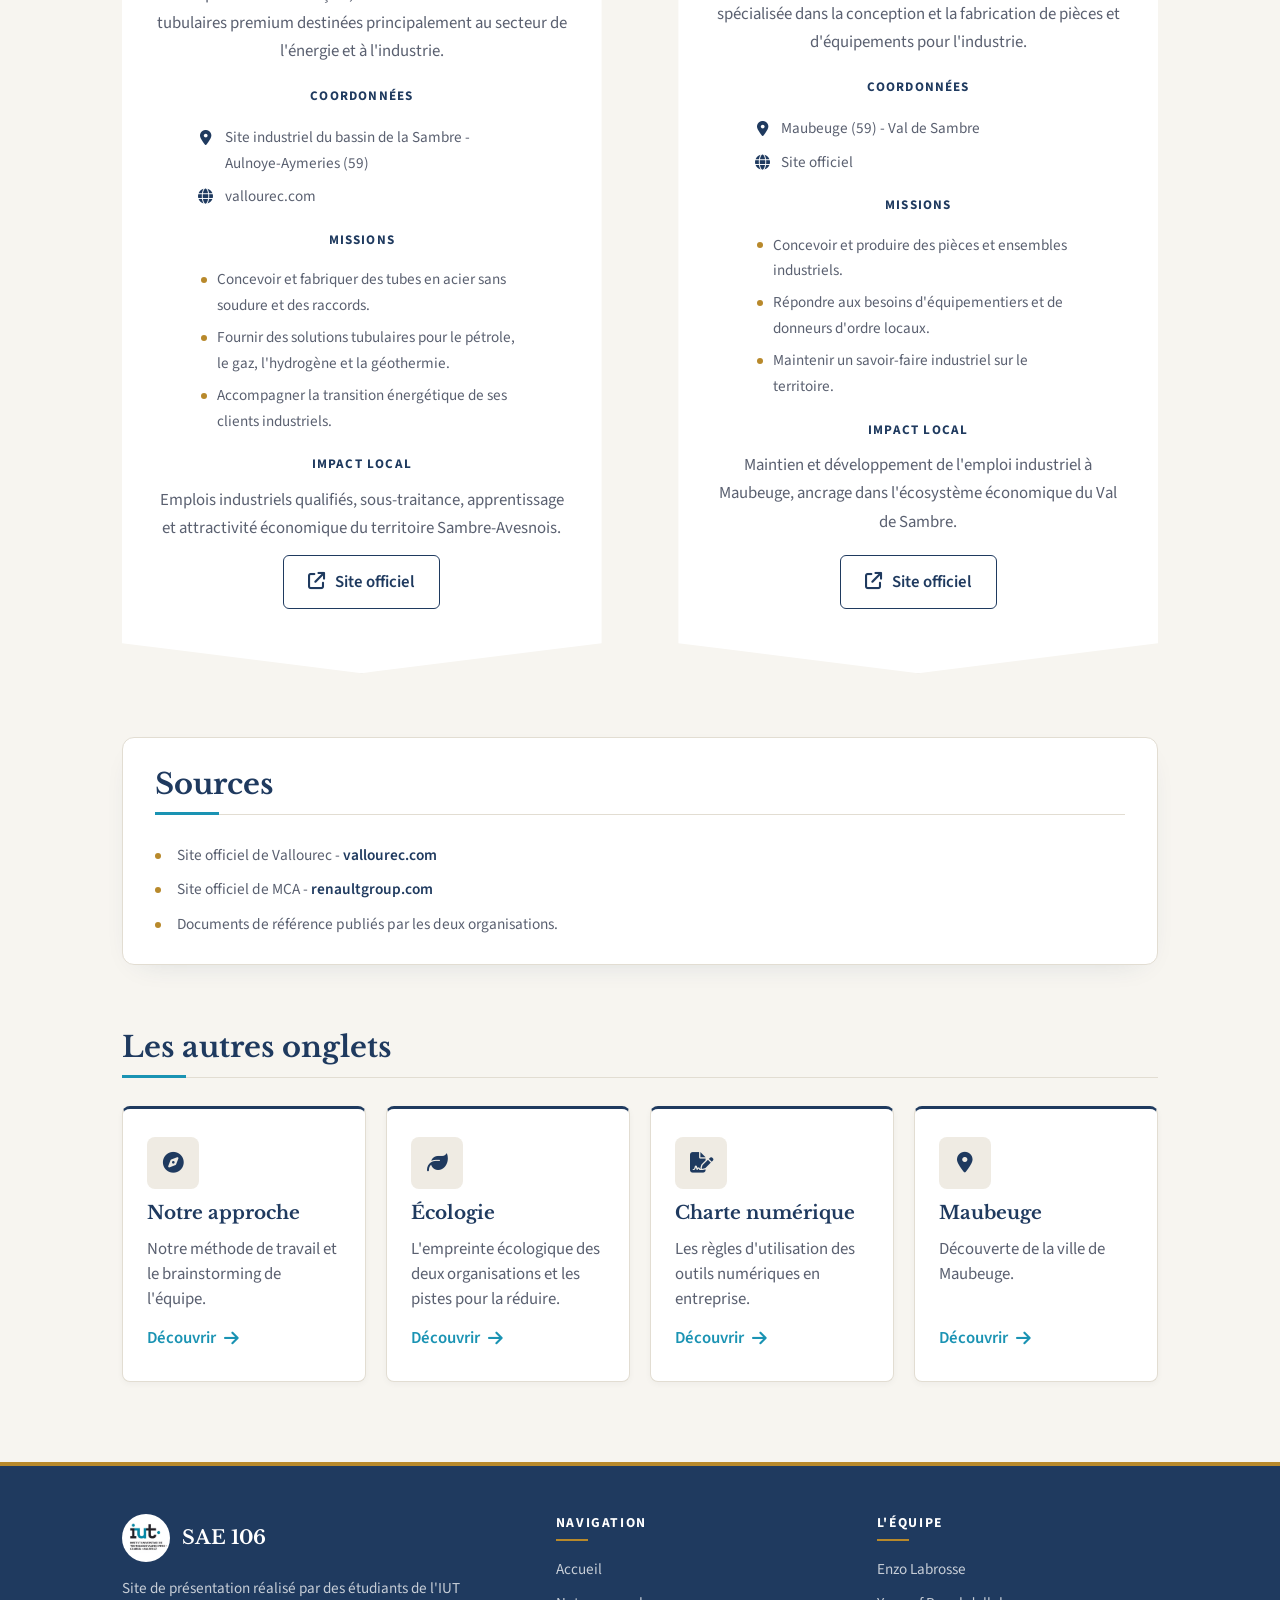
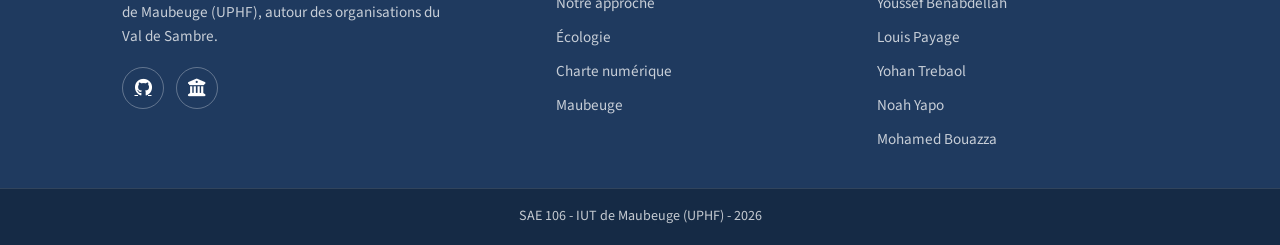
==== commit 7a1234a5: "Refondre la structure du code pour en améliorer la lisibilité et la maintenabilité." ====
--- a/index.html
+++ b/index.html
@@ -7,8 +7,8 @@
     <meta name="description" content="Accueil - Les organisations de Maubeuge et du Val de Sambre - Site de la SAE 106 de l'IUT de Maubeuge (UPHF)">
     <link rel="icon" href="source/logo.png">
     <link rel="stylesheet" href="https://cdnjs.cloudflare.com/ajax/libs/font-awesome/6.5.1/css/all.min.css">
-    <link href="css/style.css?v=5" rel="stylesheet">
-    <link href="css/pages/index.css?v=5" rel="stylesheet">
+    <link href="css/style.css?v=7" rel="stylesheet">
+    <link href="css/pages/index.css?v=6" rel="stylesheet">
     <title>Accueil - SAE 106 - IUT de Maubeuge</title>
     <script>document.documentElement.classList.add("js");</script>
     <script src="js/main.js?v=5" defer></script>
@@ -159,9 +159,9 @@
                         <img src="source/photo_mca.jpg" alt="Site de MCA" onerror="this.remove()">
                     </div>
 
-                    <span class="bandeau-logo">
+                    <span class="bandeau-logo bandeau-logo-sombre">
                         <i class="fa-solid fa-gears" aria-hidden="true"></i>
-                        <img src="source/logo_MCA.png" alt="Logo de MCA" onerror="this.remove()">
+                        <img src="source/logo_mca.jpeg" alt="Logo de MCA" onerror="this.remove()">
                     </span>
 
                     <h2 class="bandeau-nom">MCA</h2>
@@ -180,7 +180,7 @@
                         </li>
                         <li>
                             <i class="fa-solid fa-globe" aria-hidden="true"></i>
-                            <span><a href="#" target="_blank" rel="noopener">Site officiel</a></span>
+                            <span><a href="https://www.renaultgroup.com/groupe/implantations/usine-maubeuge-mca/" target="_blank" rel="noopener">Site officiel</a></span>
                         </li>
                     </ul>
 
@@ -197,7 +197,7 @@
                         l'écosystème économique du Val de Sambre.
                     </p>
 
-                    <a class="bouton bouton-secondaire" href="#" target="_blank" rel="noopener">
+                    <a class="bouton bouton-secondaire" href="https://www.renaultgroup.com/groupe/implantations/usine-maubeuge-mca/" target="_blank" rel="noopener">
                         <i class="fa-solid fa-arrow-up-right-from-square" aria-hidden="true"></i>
                         Site officiel
                     </a>
@@ -210,7 +210,7 @@
             <h2 id="titre-sources" class="section-titre">Sources</h2>
             <ul>
                 <li>Site officiel de Vallourec - <a href="https://www.vallourec.com" target="_blank" rel="noopener">vallourec.com</a></li>
-                <li>Site officiel de MCA.</li>
+                <li>Site officiel de MCA - <a href="https://www.renaultgroup.com/groupe/implantations/usine-maubeuge-mca/" target="_blank" rel="noopener">renaultgroup.com</a></li>
                 <li>Documents de référence publiés par les deux organisations.</li>
             </ul>
         </section>
@@ -278,10 +278,12 @@
             <div class="footer-colonne">
                 <h2 class="footer-titre">L'équipe</h2>
                 <ul>
-                    <li>Membre de l'équipe : à compléter</li>
-                    <li>Membre de l'équipe : à compléter</li>
-                    <li>Membre de l'équipe : à compléter</li>
-                    <li>Membre de l'équipe : à compléter</li>
+                    <li>Enzo Labrosse</li>
+                    <li>Youssef Benabdellah</li>
+                    <li>Louis Payage</li>
+                    <li>Yohan Trebaol</li>
+                    <li>Noah Yapo</li>
+                    <li>Mohamed Bouazza</li>
                 </ul>
             </div>
         </div>
--- a/css/style.css
+++ b/css/style.css
@@ -4,8 +4,9 @@
 @import url("components/footer.css?v=5");
 @import url("components/cartes.css?v=5");
 @import url("components/fil-ariane.css?v=5");
-@import url("components/entreprises.css?v=5");
+@import url("components/entreprises.css?v=6");
 @import url("components/sources.css?v=5");
+@import url("components/banniere.css?v=1");
 
 :root{
     --header-height: 90px;
@@ -134,6 +135,30 @@
     background-color: var(--primaire);
 }
 
+.bouton-clair{
+    color: var(--primaire);
+    background-color: white;
+    border-color: white;
+}
+
+.bouton-clair:hover{
+    color: var(--primaire);
+    background-color: var(--or-clair);
+    border-color: var(--or-clair);
+}
+
+.bouton-contour{
+    color: white;
+    background-color: transparent;
+    border-color: rgba(255, 255, 255, 0.5);
+}
+
+.bouton-contour:hover{
+    color: var(--primaire);
+    background-color: white;
+    border-color: white;
+}
+
 a:focus-visible,
 button:focus-visible{
     outline: 2px solid var(--accent);
--- a/css/pages/index.css
+++ b/css/pages/index.css
@@ -63,30 +63,6 @@
     justify-content: flex-start;
 }
 
-.bouton-clair{
-    color: var(--primaire);
-    background-color: white;
-    border-color: white;
-}
-
-.bouton-clair:hover{
-    color: var(--primaire);
-    background-color: var(--or-clair);
-    border-color: var(--or-clair);
-}
-
-.bouton-contour{
-    color: white;
-    background-color: transparent;
-    border-color: rgba(255, 255, 255, 0.5);
-}
-
-.bouton-contour:hover{
-    color: var(--primaire);
-    background-color: white;
-    border-color: white;
-}
-
 .hero-decor{
     position: absolute;
     right: 6%;
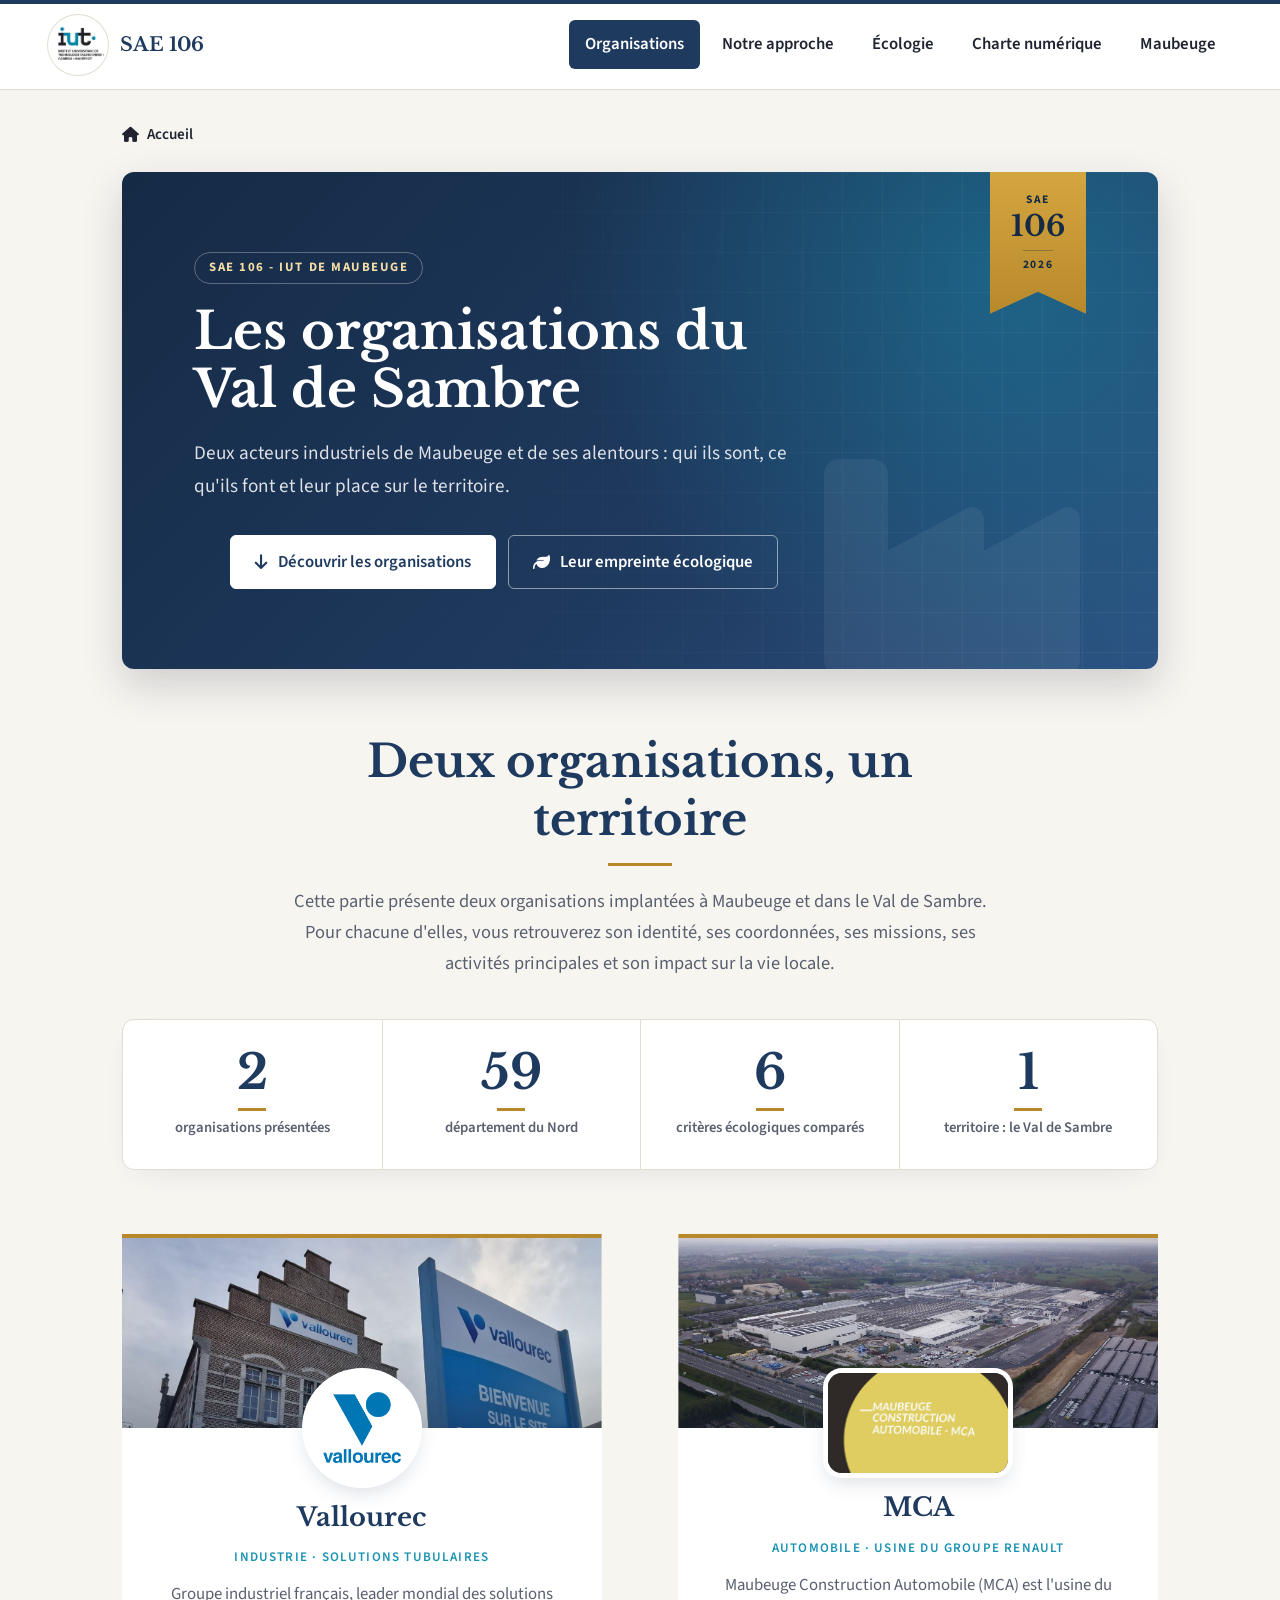
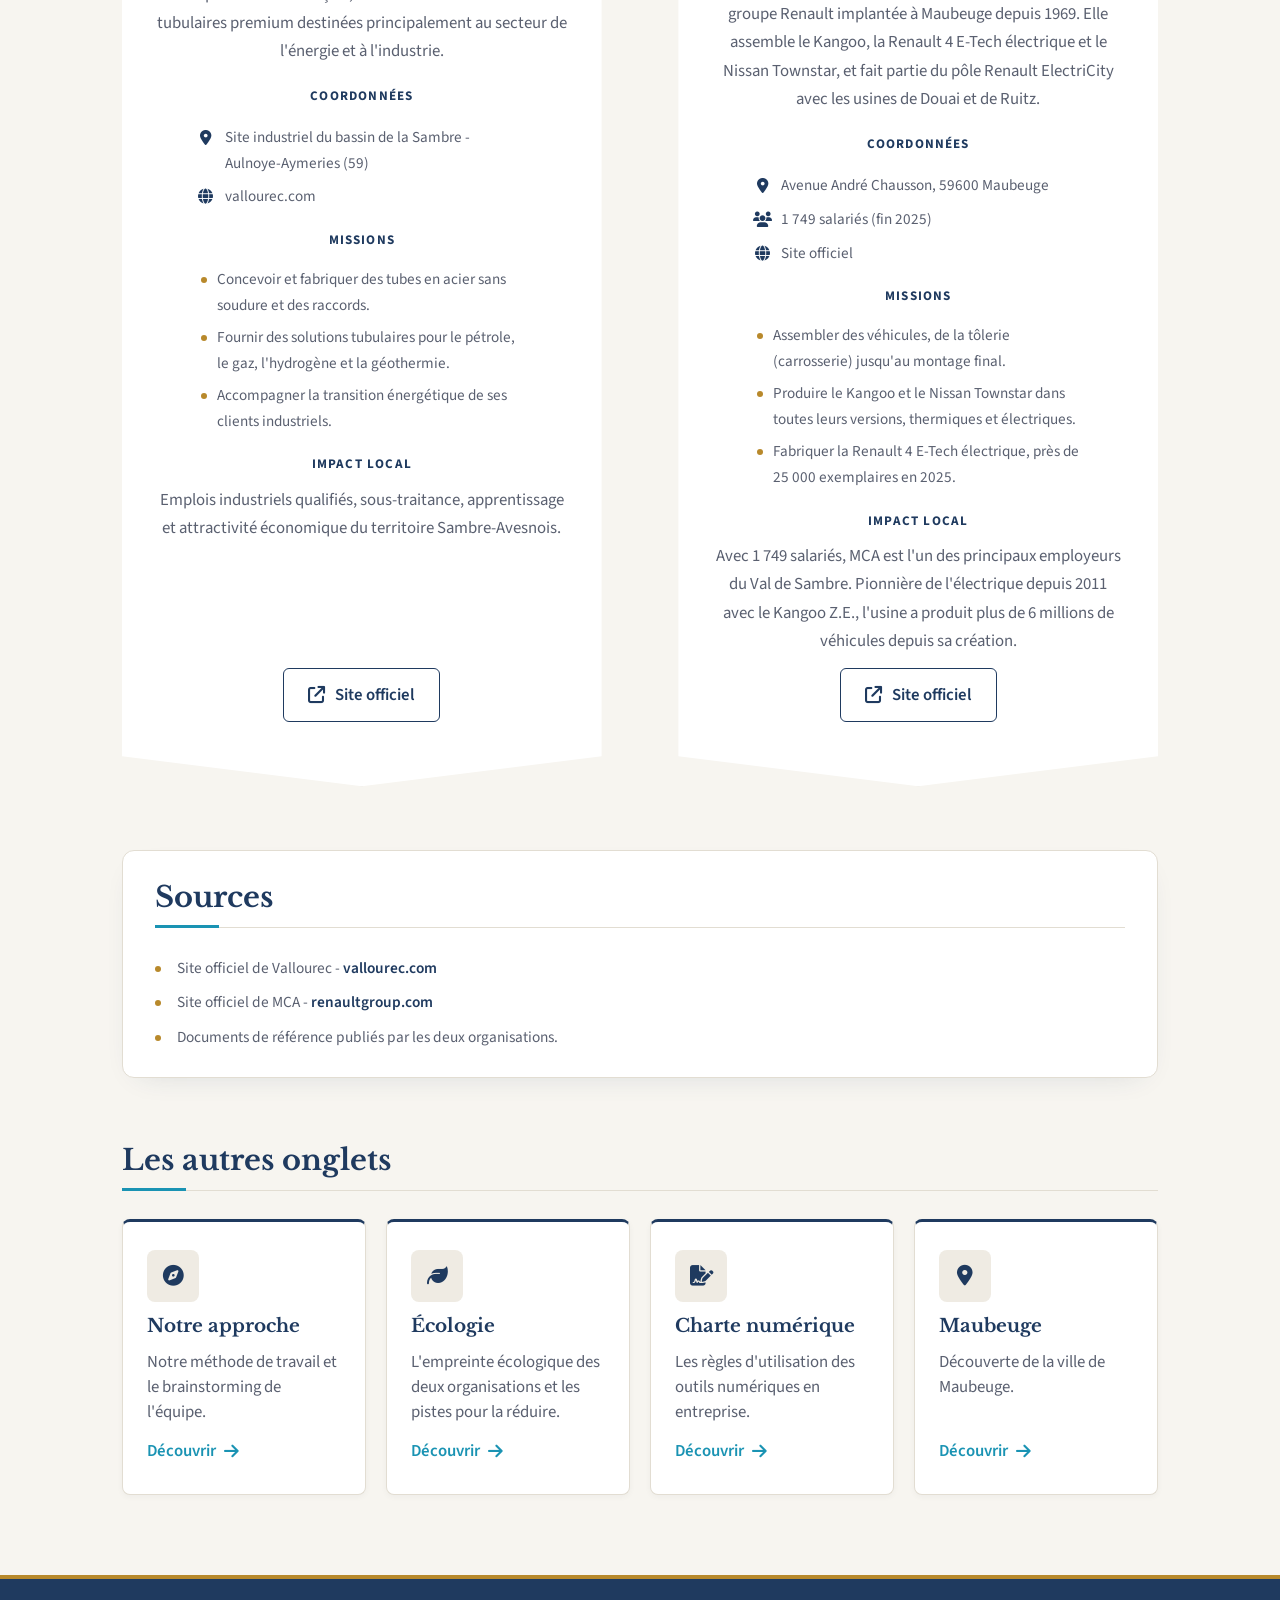
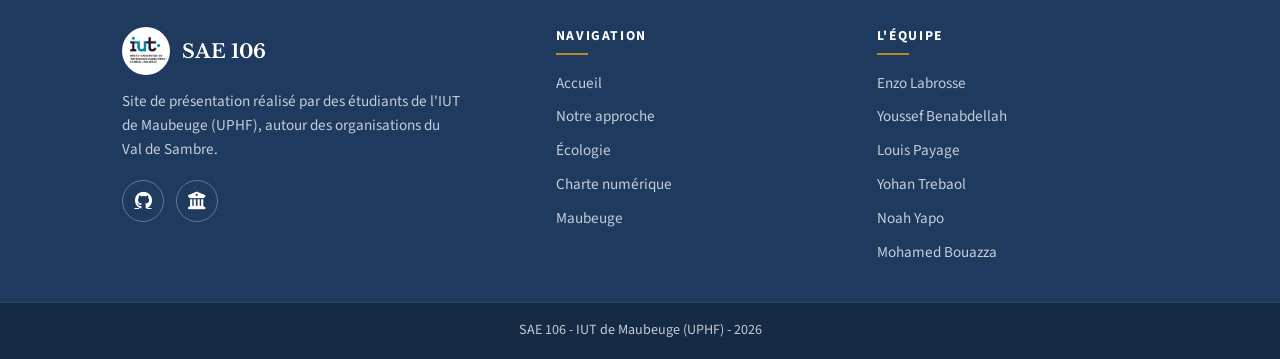
==== commit 9f2ae923: "Mise à jour des icônes et des descriptions pour MCA dans les fichiers README.md, index.html et ongle" ====
--- a/index.html
+++ b/index.html
@@ -155,28 +155,33 @@
                 <!-- ===================== MCA ===================== -->
                 <article class="bandeau-entreprise apparition" style="--delai: 2">
                     <div class="bandeau-photo">
-                        <i class="fa-solid fa-gears" aria-hidden="true"></i>
-                        <img src="source/photo_mca.jpg" alt="Site de MCA" onerror="this.remove()">
+                        <i class="fa-solid fa-car" aria-hidden="true"></i>
+                        <img src="source/photo_mca.jpg" alt="Vue aérienne de l'usine MCA à Maubeuge" onerror="this.remove()">
                     </div>
 
                     <span class="bandeau-logo bandeau-logo-sombre">
-                        <i class="fa-solid fa-gears" aria-hidden="true"></i>
+                        <i class="fa-solid fa-car" aria-hidden="true"></i>
                         <img src="source/logo_mca.jpeg" alt="Logo de MCA" onerror="this.remove()">
                     </span>
 
                     <h2 class="bandeau-nom">MCA</h2>
-                    <p class="bandeau-type">Industrie &middot; Équipementier</p>
+                    <p class="bandeau-type">Automobile &middot; Usine du groupe Renault</p>
 
                     <p class="bandeau-texte">
-                        Entreprise industrielle implantée à Maubeuge, MCA est spécialisée dans la conception
-                        et la fabrication de pièces et d'équipements pour l'industrie.
+                        Maubeuge Construction Automobile (MCA) est l'usine du groupe Renault implantée à Maubeuge
+                        depuis 1969. Elle assemble le Kangoo, la Renault 4 E-Tech électrique et le Nissan Townstar,
+                        et fait partie du pôle Renault ElectriCity avec les usines de Douai et de Ruitz.
                     </p>
 
                     <h3 class="bandeau-sous-titre">Coordonnées</h3>
                     <ul class="bandeau-infos">
                         <li>
                             <i class="fa-solid fa-location-dot" aria-hidden="true"></i>
-                            <span>Maubeuge (59) - Val de Sambre</span>
+                            <span>Avenue André Chausson, 59600 Maubeuge</span>
+                        </li>
+                        <li>
+                            <i class="fa-solid fa-users" aria-hidden="true"></i>
+                            <span>1 749 salariés (fin 2025)</span>
                         </li>
                         <li>
                             <i class="fa-solid fa-globe" aria-hidden="true"></i>
@@ -186,15 +191,16 @@
 
                     <h3 class="bandeau-sous-titre">Missions</h3>
                     <ul class="bandeau-liste">
-                        <li>Concevoir et produire des pièces et ensembles industriels.</li>
-                        <li>Répondre aux besoins d'équipementiers et de donneurs d'ordre locaux.</li>
-                        <li>Maintenir un savoir-faire industriel sur le territoire.</li>
+                        <li>Assembler des véhicules, de la tôlerie (carrosserie) jusqu'au montage final.</li>
+                        <li>Produire le Kangoo et le Nissan Townstar dans toutes leurs versions, thermiques et électriques.</li>
+                        <li>Fabriquer la Renault 4 E-Tech électrique, près de 25 000 exemplaires en 2025.</li>
                     </ul>
 
                     <h3 class="bandeau-sous-titre">Impact local</h3>
                     <p class="bandeau-texte">
-                        Maintien et développement de l'emploi industriel à Maubeuge, ancrage dans
-                        l'écosystème économique du Val de Sambre.
+                        Avec 1 749 salariés, MCA est l'un des principaux employeurs du Val de Sambre. Pionnière de
+                        l'électrique depuis 2011 avec le Kangoo Z.E., l'usine a produit plus de 6 millions de véhicules
+                        depuis sa création.
                     </p>
 
                     <a class="bouton bouton-secondaire" href="https://www.renaultgroup.com/groupe/implantations/usine-maubeuge-mca/" target="_blank" rel="noopener">
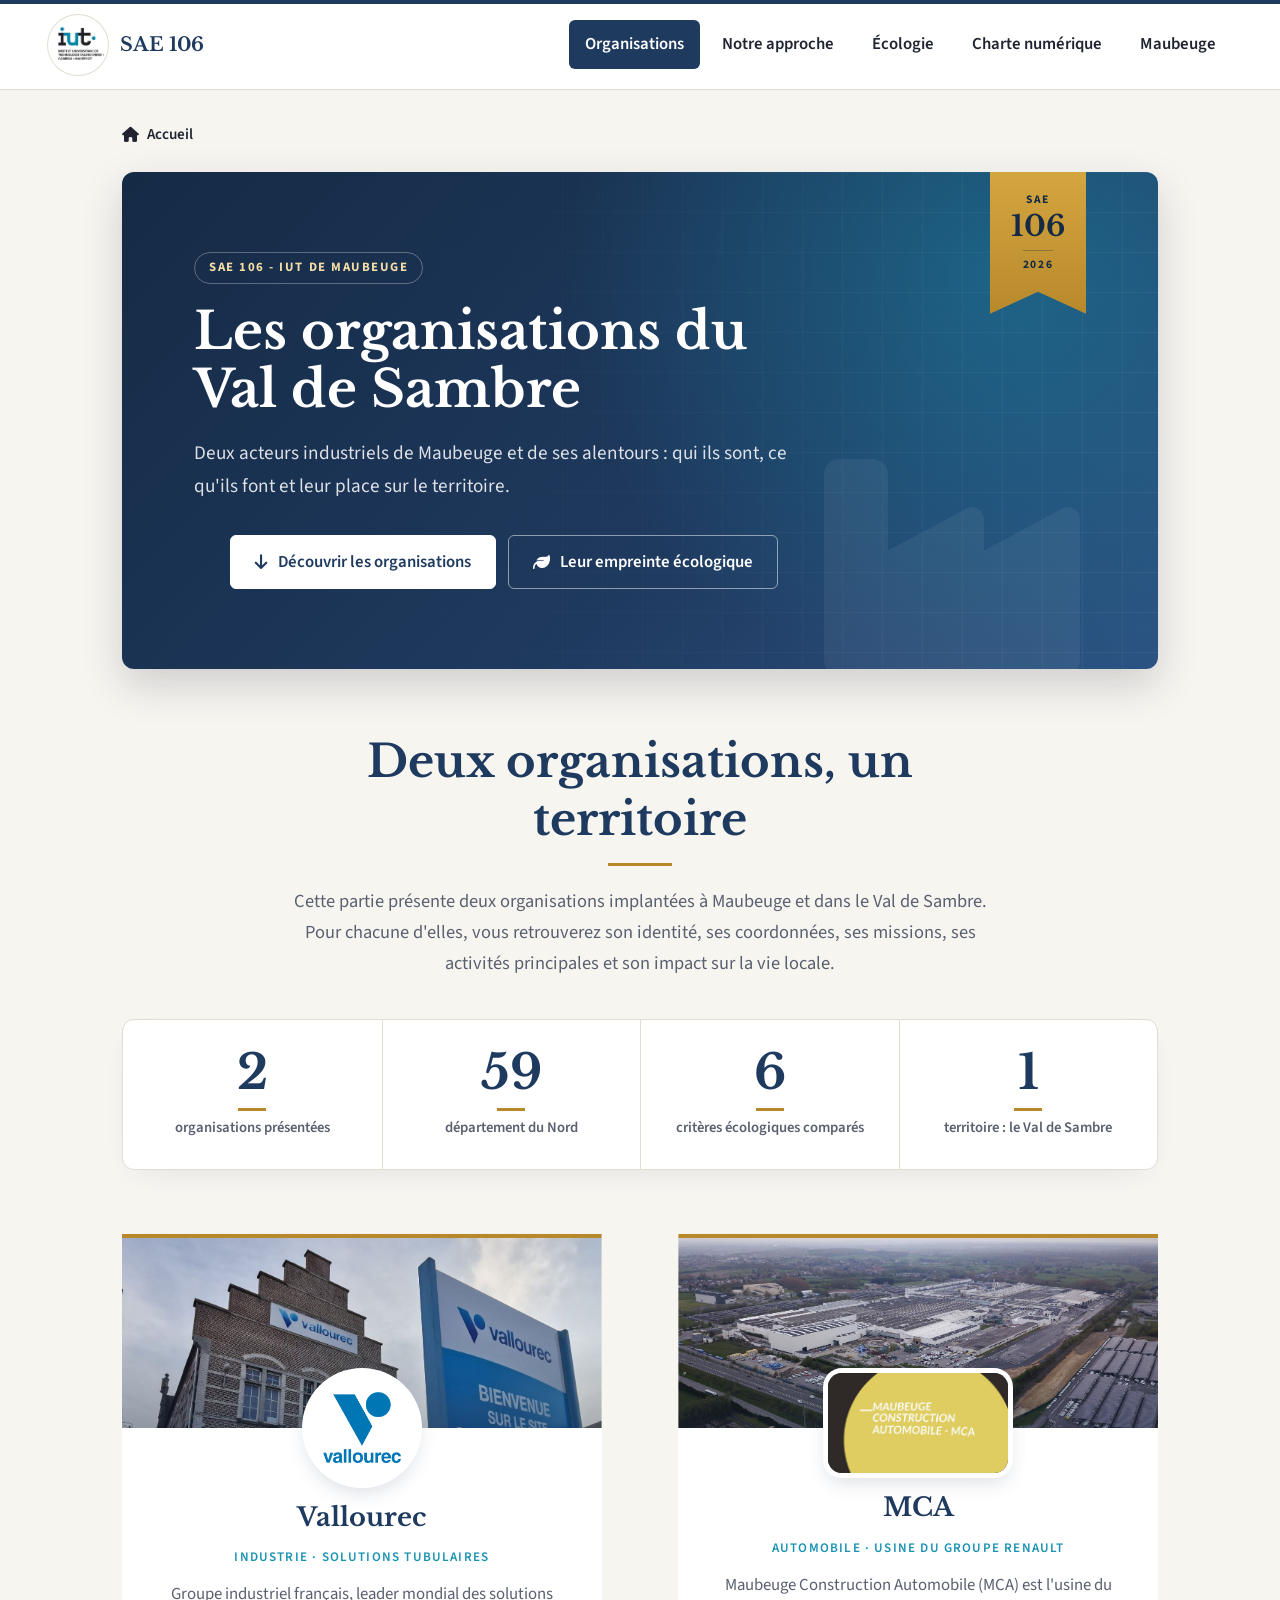
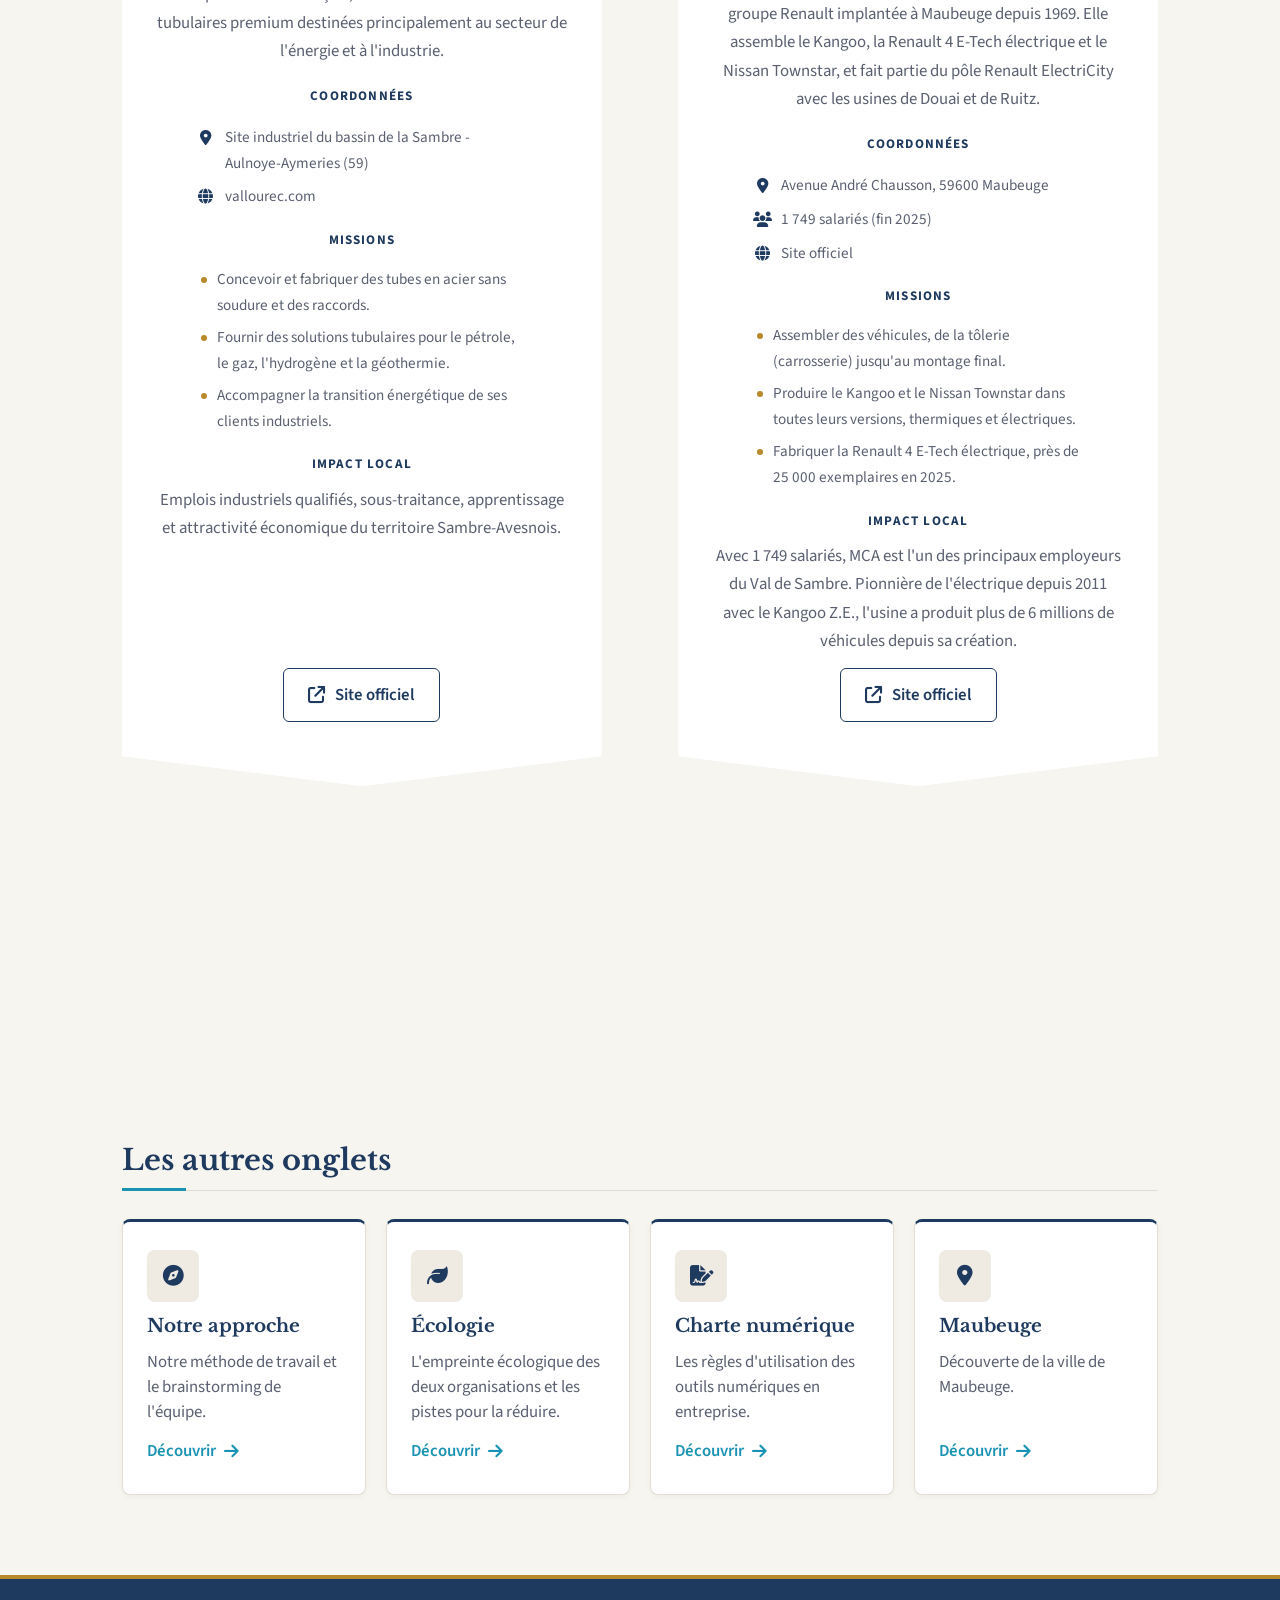
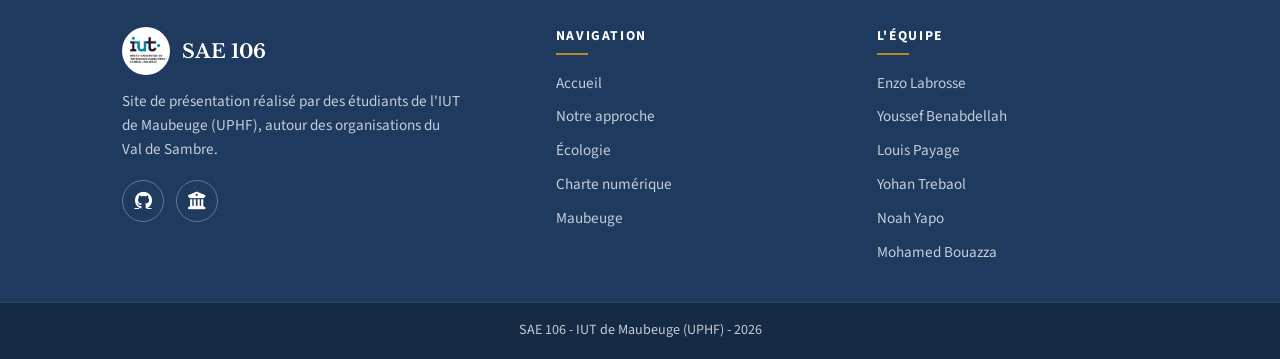
==== commit 3dae6bf7: "Mise à jour des fichiers README.md, index.html, onglet1.html, onglet2.html, onglet4.html, et des fic" ====
--- a/index.html
+++ b/index.html
@@ -8,7 +8,7 @@
     <link rel="icon" href="source/logo.png">
     <link rel="stylesheet" href="https://cdnjs.cloudflare.com/ajax/libs/font-awesome/6.5.1/css/all.min.css">
     <link href="css/style.css?v=7" rel="stylesheet">
-    <link href="css/pages/index.css?v=6" rel="stylesheet">
+    <link href="css/pages/index.css?v=7" rel="stylesheet">
     <title>Accueil - SAE 106 - IUT de Maubeuge</title>
     <script>document.documentElement.classList.add("js");</script>
     <script src="js/main.js?v=5" defer></script>
--- a/css/pages/index.css
+++ b/css/pages/index.css
@@ -191,28 +191,6 @@
     gap: 12px;
 }
 
-.cercle{
-    display: flex;
-    justify-content: center;
-    align-items: center;
-    width: 150px;
-    height: 150px;
-    padding: 20px;
-    box-sizing: border-box;
-    border-radius: 50%;
-    background-color: white;
-    box-shadow: 0 0 0 1px #ccc;
-    transition: transform 0.4s;
-    margin: 0 auto;
-}
-
-img.logo2{
-    display: block;
-    max-width: 100%;
-    max-height: 100%;
-    object-fit: contain;
-}
-
 @media (max-width: 768px){
     .chiffres-cles{
         grid-template-columns: repeat(2, 1fr);
